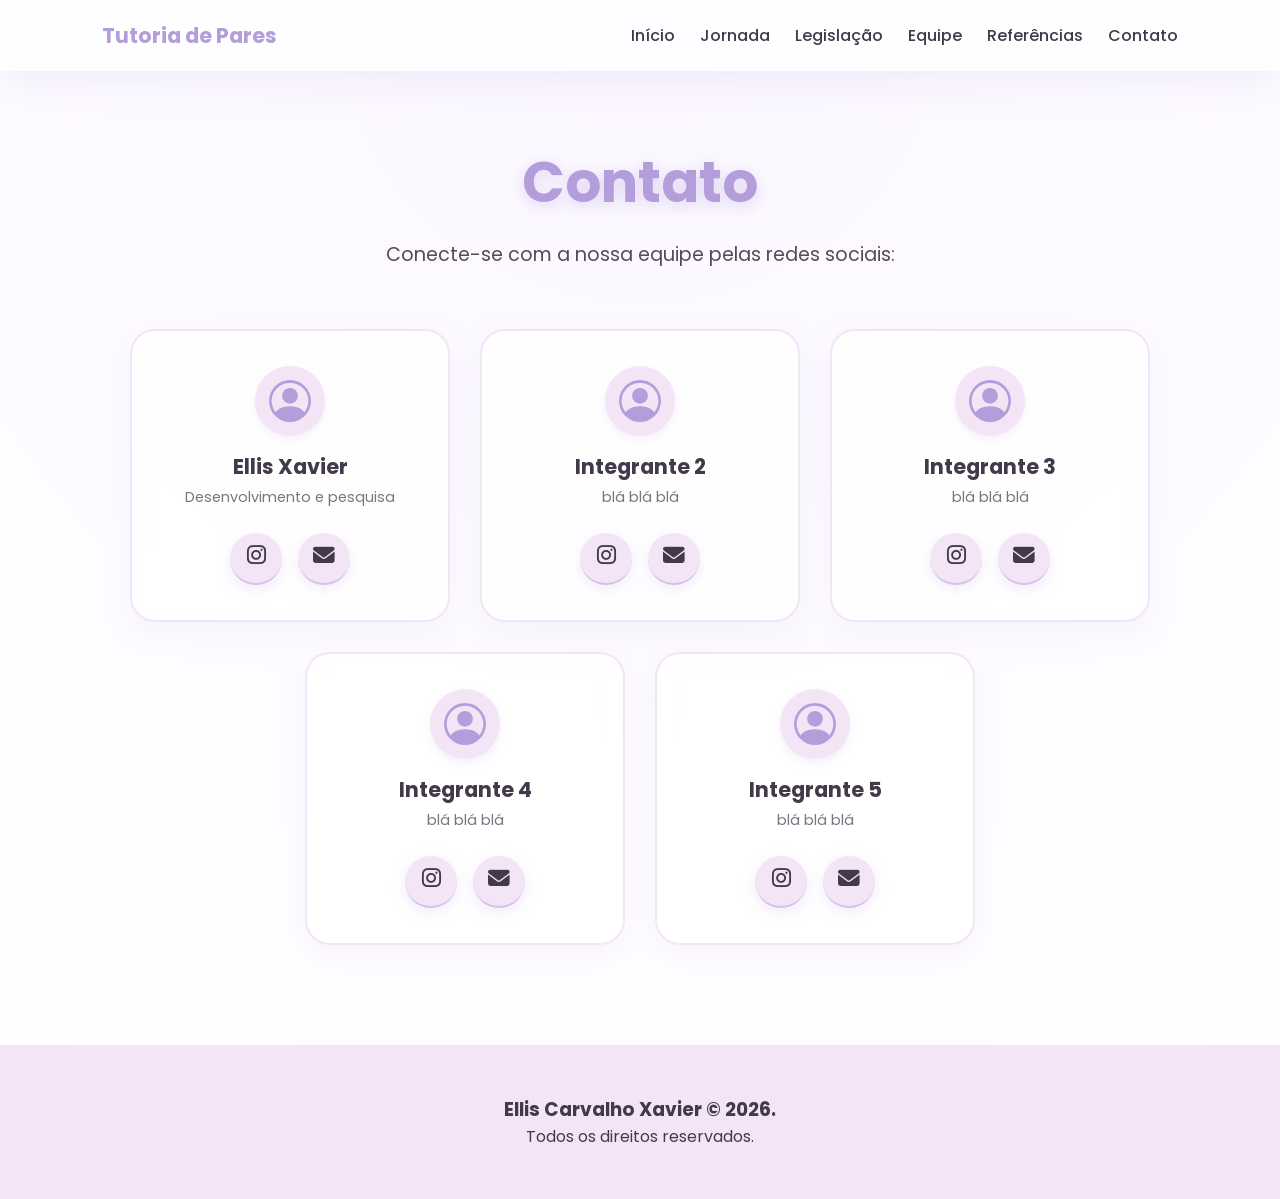
==== contato.html @ 69594082 "." ====
<!DOCTYPE html>
<html lang="pt-BR">
<head>

<meta charset="UTF-8">
<meta name="viewport" content="width=device-width, initial-scale=1.0">

<title>Contato</title>

<link rel="stylesheet" href="css/styles.css">
 <link rel="stylesheet" href="css/styles.css">
    <link rel="stylesheet" href="css/animations.css">
    <link rel="stylesheet" href="css/responsive.css">

    <link href="https://fonts.googleapis.com/css2?family=Poppins:wght@300;400;500;600;700;800&display=swap"
        rel="stylesheet">

    <link rel="stylesheet"
        href="https://cdnjs.cloudflare.com/ajax/libs/font-awesome/6.5.2/css/all.min.css">

</head>

<body>
    <header>

<div class="logo">
Tutoria de Pares
</div>

<nav>

<a href="index.html">Início</a>
<a href="jornada.html">Jornada</a>
<a href="legislacao.html">Legislação</a>
<a href="sobre.html">Equipe</a>
<a href="referencias.html">Referências</a>
<a href="contato.html">Contato</a>

</nav>

</header><section class="contact-page-container">
    <div class="neon-contact-header">
        <h2 class="neon-title">Contato</h2>
        <p class="neon-subtitle">Conecte-se com a nossa equipe pelas redes sociais:</p>
    </div>
    <div class="team-contacts-grid">
        
        <!-- INTEGRANTE 1 -->
        <div class="member-contact-card">
            <div class="member-avatar-placeholder"><svg xmlns="http://www.w3.org/2000/svg" width="42" height="42" fill="currentColor" class="bi bi-person-circle" viewBox="0 0 16 16">
  <path d="M11 6a3 3 0 1 1-6 0 3 3 0 0 1 6 0"/>
  <path fill-rule="evenodd" d="M0 8a8 8 0 1 1 16 0A8 8 0 0 1 0 8m8-7a7 7 0 0 0-5.468 11.37C3.242 11.226 4.805 10 8 10s4.757 1.225 5.468 2.37A7 7 0 0 0 8 1"/>
</svg></div>
            <h3>Ellis Xavier</h3>
            <p>Desenvolvimento e pesquisa</p>
            <div class="social-glow-buttons">
                <a href="https://instagram.com/elliscarv" target="_blank" class="glow-btn" title="Instagram">
                    <i class="fab fa-instagram"></i>
                </a>
                <a href="mailto:ecarvx@gmail.com" class="glow-btn" title="E-mail">
                    <i class="fas fa-envelope"></i>
                </a>
                
            </div>
        </div>

        <!-- INTEGRANTE 2 -->
        <div class="member-contact-card">
            <div class="member-avatar-placeholder"><svg xmlns="http://www.w3.org/2000/svg" width="42" height="42" fill="currentColor" class="bi bi-person-circle" viewBox="0 0 16 16">
  <path d="M11 6a3 3 0 1 1-6 0 3 3 0 0 1 6 0"/>
  <path fill-rule="evenodd" d="M0 8a8 8 0 1 1 16 0A8 8 0 0 1 0 8m8-7a7 7 0 0 0-5.468 11.37C3.242 11.226 4.805 10 8 10s4.757 1.225 5.468 2.37A7 7 0 0 0 8 1"/>
</svg></div>
            <h3>Integrante 2</h3>
            <p>blá blá blá</p>
            <div class="social-glow-buttons">
                <a href="https://instagram.com/seu_user" target="_blank" class="glow-btn" title="Instagram">
                    <i class="fab fa-instagram"></i>
                </a>
                <a href="mailto:email@blablabla" class="glow-btn" title="E-mail">
                    <i class="fas fa-envelope"></i>
                </a>
            </div>
        </div>

        <!-- INTEGRANTE 3 -->
        <div class="member-contact-card">
            <div class="member-avatar-placeholder"><svg xmlns="http://www.w3.org/2000/svg" width="42" height="42" fill="currentColor" class="bi bi-person-circle" viewBox="0 0 16 16">
  <path d="M11 6a3 3 0 1 1-6 0 3 3 0 0 1 6 0"/>
  <path fill-rule="evenodd" d="M0 8a8 8 0 1 1 16 0A8 8 0 0 1 0 8m8-7a7 7 0 0 0-5.468 11.37C3.242 11.226 4.805 10 8 10s4.757 1.225 5.468 2.37A7 7 0 0 0 8 1"/>
</svg></div>
            <h3>Integrante 3</h3>
            <p>blá blá blá</p>
            <div class="social-glow-buttons">
                <a href="https://instagram.com/seu_user" target="_blank" class="glow-btn" title="Instagram">
                    <i class="fab fa-instagram"></i>
                </a>
                <a href="mailto:email@blablabla" class="glow-btn" title="E-mail">
                    <i class="fas fa-envelope"></i>
                </a>
            </div>
        </div>

        <!-- INTEGRANTE 4 -->
        <div class="member-contact-card">
            <div class="member-avatar-placeholder"><svg xmlns="http://www.w3.org/2000/svg" width="42" height="42" fill="currentColor" class="bi bi-person-circle" viewBox="0 0 16 16">
  <path d="M11 6a3 3 0 1 1-6 0 3 3 0 0 1 6 0"/>
  <path fill-rule="evenodd" d="M0 8a8 8 0 1 1 16 0A8 8 0 0 1 0 8m8-7a7 7 0 0 0-5.468 11.37C3.242 11.226 4.805 10 8 10s4.757 1.225 5.468 2.37A7 7 0 0 0 8 1"/>
</svg></div>
            <h3>Integrante 4</h3>
            <p>blá blá blá</p>
            <div class="social-glow-buttons">
                <a href="https://instagram.com/seu_user" target="_blank" class="glow-btn" title="Instagram">
                    <i class="fab fa-instagram"></i>
                </a>
                <a href="mailto:email@blablabla" class="glow-btn" title="E-mail">
                    <i class="fas fa-envelope"></i>
                </a>
            </div>
        </div>

        <!-- INTEGRANTE 5 -->
        <div class="member-contact-card">
            <div class="member-avatar-placeholder"><svg xmlns="http://www.w3.org/2000/svg" width="42" height="42" fill="currentColor" class="bi bi-person-circle" viewBox="0 0 16 16">
  <path d="M11 6a3 3 0 1 1-6 0 3 3 0 0 1 6 0"/>
  <path fill-rule="evenodd" d="M0 8a8 8 0 1 1 16 0A8 8 0 0 1 0 8m8-7a7 7 0 0 0-5.468 11.37C3.242 11.226 4.805 10 8 10s4.757 1.225 5.468 2.37A7 7 0 0 0 8 1"/>
</svg></div>
            <h3>Integrante 5</h3>
            <p>blá blá blá</p>
            <div class="social-glow-buttons">
                <a href="https://instagram.com/seu_user" target="_blank" class="glow-btn" title="Instagram">
                    <i class="fab fa-instagram"></i>
                </a>
                <a href="mailto:email@blablabla" class="glow-btn" title="E-mail">
                    <i class="fas fa-envelope"></i>
                </a>
            </div>
        </div>

    </div>
</section>

<footer>

        <h3>Ellis Carvalho Xavier &copy; 2026.</h3>

        <p>
            Todos os direitos reservados.
        </p>


</body>
</html>
---- css/styles.css ----
﻿/* ==========================================================================
   1. VARIÃVEIS DE CORES (PALETA PASTEL) E CONFIGURAÃ‡Ã•ES GERAIS
   ========================================================================== */
:root {
    /* Tons PastÃ©is Principais */
    --lilas-principal: #b39ddb;
    --lilas-secundario: #d1c4e9;
    --lilas-claro: #f3e5f5;
    
    --amarelo-pastel: #fff59d;
    --azul-pastel: #b3e5fc;
    --verde-pastel: #c8e6c9;
    
    /* Tipografia e Fundo */
    --texto: #423a4a; /* Um roxo acinzentado escuro para manter o contraste legÃ­vel */
    --branco: #ffffff;
}

* {
    margin: 0;
    padding: 0;
    box-sizing: border-box;
    font-family: "Poppins", sans-serif;
}

html {
    scroll-behavior: smooth; 
}

body {
    background: radial-gradient(circle at top, #fbf7ff, #ffffff); /* Fundo sutil levemente lilÃ¡s */
    color: var(--texto);
    overflow-x: hidden;
}

/* ==========================================================================
   2. HEADER & NAVEGAÃ‡ÃƒO
   ========================================================================== */
header {
    position: fixed;
    top: 0;
    width: 100%;
    z-index: 999;
    padding: 20px 8%;
    display: flex;
    justify-content: space-between;
    align-items: center;
    background: rgba(255, 255, 255, 0.75);
    backdrop-filter: blur(20px);
    box-shadow: 0 10px 40px rgba(179, 157, 219, 0.15); /* Sombra suave no tom lilÃ¡s */
}

.logo {
    font-size: 1.3rem;
    font-weight: 700;
    color: var(--lilas-principal);
}

nav {
    display: flex;
    gap: 25px;
}

nav a {
    text-decoration: none;
    color: var(--texto);
    font-weight: 500;
    transition: 0.3s;
}

nav a:hover {
    color: var(--lilas-principal);
}

#mobile-menu {
    display: none;
    border: none;
    background: none;
    font-size: 1.5rem;
}

/* ==========================================================================
   3. SEÃ‡ÃƒO HERO (INTRODUÃ‡ÃƒO)
   ========================================================================== */
.hero {
    min-height: 100vh;
    display: flex;
    align-items: center;
    padding: 120px 8%;
    position: relative;
    overflow: hidden;
}

.hero::before {
    content: "";
    position: absolute;
    width: 600px;
    height: 600px;
    background: radial-gradient(circle, rgba(209, 196, 233, 0.4), transparent); /* Glow lilÃ¡s pastel */
    top: -200px;
    right: -200px;
}

.hero-content {
    display: grid;
    grid-template-columns: 1fr 1fr;
    gap: 60px;
    align-items: center;
}

.hero-badge {
    display: inline-block;
    padding: 12px 24px;
    border-radius: 999px;
    background: var(--lilas-claro);
    font-weight: 600;
    color: var(--lilas-principal);
    margin-bottom: 20px;
}

.hero-right img {
    width: 100%;
    max-width: 650px;
    animation: floating 6s infinite ease-in-out;
}

.badge {
    background: var(--lilas-claro);
    color: var(--lilas-principal);
    padding: 12px 20px;
    border-radius: 50px;
    font-weight: 600;
    display: inline-block;
    margin-bottom: 25px;
}

.hero h1 {
    font-size: 4rem;
    line-height: 1.1;
}

.hero h1 span {
    color: var(--lilas-principal);
}

.hero p {
    margin-top: 25px;
    line-height: 1.9;
    font-size: 1.1rem;
}

.hero-buttons {
    margin-top: 35px;
    display: flex;
    gap: 20px;
}

.btn-primary {
    background: var(--lilas-principal);
    color: white;
    text-decoration: none;
    padding: 15px 30px;
    border-radius: 15px;
    font-weight: 600;
    transition: 0.3s;
}

.btn-primary:hover {
    transform: translateY(-4px);
    box-shadow: 0 8px 20px rgba(179, 157, 219, 0.4);
}

.btn-secondary {
    background: white;
    color: var(--lilas-principal);
    text-decoration: none;
    padding: 15px 30px;
    border-radius: 15px;
    border: 2px solid var(--lilas-principal);
    transition: 0.3s;
}

.btn-secondary:hover {
    background: var(--lilas-claro);
    transform: translateY(-4px);
}

.hero-image {
    flex: 1;
    display: flex;
    justify-content: center;
}

.hero-image img {
    width: 100%;
    max-width: 650px;
    animation: floating 6s infinite ease-in-out;
}

/* ==========================================================================
   4. SEÇÃO DE PREVIEW / JORNADA (ATUALIZADA COM MAPA ILUSTRADO)
   ========================================================================== */
.preview {
    padding: 100px 8%;
    text-align: center;
    background: linear-gradient(180deg, var(--branco), #fbf9fe);
}

.preview h2 {
    font-size: 2.8rem;
    color: var(--lilas-principal);
    margin-bottom: 10px;
}

.preview p {
    font-size: 1.1rem;
    color: var(--texto);
    max-width: 600px;
    margin: 0 auto 50px auto;
    opacity: 0.9;
}

/* Container Grid para alinhar o Menu e o Mapa */
.map-showcase-container {
    display: grid;
    grid-template-columns: 320px 1fr;
    gap: 40px;
    align-items: center;
    max-width: 1300px;
    margin: 0 auto;
    text-align: left;
}

/* Estilização do Menu Glossário Lateral */
.map-glossary {
    background: rgba(255, 255, 255, 0.85);
    backdrop-filter: blur(15px);
    border: 2px solid var(--lilas-secundario);
    border-radius: 30px;
    padding: 30px 25px;
    box-shadow: 0 15px 40px rgba(179, 157, 219, 0.12);
}

.map-glossary h3 {
    color: var(--texto);
    font-size: 1.3rem;
    margin-bottom: 20px;
    border-bottom: 2px dashed var(--lilas-secundario);
    padding-bottom: 10px;
}

.map-glossary ul {
    list-style: none;
    display: flex;
    flex-direction: column;
    gap: 12px;
}

.map-glossary ul li {
    font-size: 0.95rem;
    font-weight: 500;
    color: var(--texto);
    display: flex;
    align-items: center;
    gap: 12px;
    padding: 6px 10px;
    border-radius: 12px;
    transition: 0.2s ease-in-out;
}

/* Efeito mágico ao passar o mouse nos tópicos */
.map-glossary ul li:hover {
    background: var(--lilas-claro);
    transform: translateX(5px);
}

/* Círculos numéricos com as cores pastéis alternadas */
.g-num {
    width: 26px;
    height: 26px;
    border-radius: 50%;
    background: var(--lilas-principal);
    color: white;
    display: flex;
    justify-content: center;
    align-items: center;
    font-weight: 700;
    font-size: 0.8rem;
}

/* Altera a cor do número alternadamente para criar ritmo visual */
.map-glossary ul li:nth-child(even) .g-num {
    background: var(--azul-pastel);
    color: var(--texto);
}
.map-glossary ul li:nth-child(3) .g-num {
    background: var(--verde-pastel);
    color: var(--texto);
}
.map-glossary ul li:nth-child(4) .g-num {
    background: var(--amarelo-pastel);
    color: var(--texto);
}

.glossary-footer {
    margin-top: 20px;
    font-size: 0.85rem;
    text-align: center;
    font-weight: 600;
    color: var(--lilas-principal);
    font-style: italic;
}

/* Moldura e Efeitos do Mapa */
.map-image-wrapper {
    position: relative;
    border-radius: 35px;
    overflow: hidden;
    box-shadow: 0 20px 50px rgba(179, 157, 219, 0.2);
    transition: transform 0.4s ease;
}

.map-image-wrapper:hover {
    transform: scale(1.015);
}

.interactive-map-img {
    width: 100%;
    height: auto;
    display: block;
    object-fit: cover;
}

/* Etiqueta Flutuante Charmosa */
.map-overlay-badge {
    position: absolute;
    bottom: 20px;
    right: 20px;
    background: rgba(255, 255, 255, 0.9);
    backdrop-filter: blur(5px);
    color: var(--texto);
    padding: 8px 18px;
    border-radius: 20px;
    font-weight: 600;
    font-size: 0.85rem;
    box-shadow: 0 5px 15px rgba(0,0,0,0.08);
}

/* Responsividade Completa para Mobile */
@media (max-width: 950px) {
    .map-showcase-container {
        grid-template-columns: 1fr; /* Transforma em uma coluna única em telas pequenas */
        gap: 30px;
    }
    
    .map-glossary {
        order: 2; /* Move o glossário para baixo da imagem no celular */
    }
}

/* Map / Caminho Principal */
.journey-map {
    width: 100%;
    max-width: 1400px;
    margin: auto;
    position: relative;
    padding: 100px 0 200px;
}

.road {
    position: absolute;
    left: 50%;
    top: 0;
    width: 12px;
    height: 100%;
    transform: translateX(-50%);
    border-radius: 999px;
    background: linear-gradient(#fff59d, #b39ddb, #b3e5fc); /* DegradÃª Amarelo -> LilÃ¡s -> Azul (Tons pastÃ©is) */
}

.station {
    width: 320px;
    padding: 25px;
    border-radius: 30px;
    background: rgba(255, 255, 255, 0.8);
    backdrop-filter: blur(20px);
    box-shadow: 0 20px 60px rgba(179, 157, 219, 0.15);
    position: relative;
    cursor: pointer;
    transition: 0.4s;
    margin-bottom: 80px;
    overflow: hidden;
}

.station:hover {
    transform: translateY(-10px) scale(1.05);
    box-shadow: 0 30px 70px rgba(179, 157, 219, 0.3);
}

.left {
    margin-left: 8%;
}

.right {
    margin-left: auto;
    margin-right: 8%;
}

.center {
    margin: auto;
}

.icon {
    width: 60px;
    height: 60px;
    margin: auto;
    border-radius: 50%;
    background: linear-gradient(135deg, var(--lilas-principal), var(--azul-pastel));
    display: flex;
    justify-content: center;
    align-items: center;
    font-size: 20rem;
    color: white;
    margin-bottom: 20px;
}

.station h3 {
    text-align: center;
    color: var(--texto);
}

/* Detalhes Visuais das EstaÃ§Ãµes (Bolas de fundo decorativas) */
.station::before {
    content: "";
    position: absolute;
    width: 120px;
    height: 120px;
    background: rgba(179, 157, 219, 0.2);
    border-radius: 50%;
    top: -50px;
    right: -50px;
}

.station::after {
    content: "";
    position: absolute;
    width: 120px;
    height: 120px;
    background: rgba(179, 157, 219, 0.25);
    filter: blur(40px);
    border-radius: 50%;
    top: -30px;
    right: -30px;
    z-index: -1;
}

/* ==========================================================================
   9. EXTENSÃO MÁGICA: SISTEMA DE MODAIS FLUTUANTES PASTÉIS
   ========================================================================== */

/* Ajuste sutil na estação para indicar que é clicável */
.station {
    cursor: pointer;
    position: relative;
    transition: transform 0.3s cubic-bezier(0.175, 0.885, 0.32, 1.275);
}

/* Fundo Escurecido do Modal com Desfoque Mágico */
.modal {
    display: none; /* Escondido por padrão */
    position: fixed;
    top: 0;
    left: 0;
    width: 100%;
    height: 100%;
    background-color: rgba(45, 33, 66, 0.4); /* Tom escuro pastel com opacidade */
    backdrop-filter: blur(8px); /* Efeito de vidro desfocado ao fundo */
    z-index: 1000;
    justify-content: center;
    align-items: center;
    padding: 20px;
    animation: fadeIn 0.3s ease;
}

/* Caixa Branca Centralizada do Conteúdo */
.modal-content {
    background: var(--branco);
    width: 100%;
    max-width: 700px;
    max-height: 85vh;
    border-radius: 35px;
    padding: 35px;
    box-shadow: 0 30px 70px rgba(179, 157, 219, 0.3);
    position: relative;
    overflow-y: auto; /* Adiciona barra de rolagem se o texto for muito grande */
    animation: slideUp 0.4s cubic-bezier(0.175, 0.885, 0.32, 1.15);
}

/* Botão de Fechar Superior */
.close {
    position: absolute;
    top: 25px;
    right: 30px;
    font-size: 2.2rem;
    font-weight: bold;
    color: var(--lilas-principal);
    cursor: pointer;
    transition: 0.2s;
    line-height: 1;
}

.close:hover {
    color: var(--texto);
    transform: scale(1.1);
}

/* Cabeçalho de Títulos */
.modal-header {
    margin-bottom: 25px;
}

.modal-badge {
    background: var(--lilas-claro);
    color: var(--lilas-principal);
    padding: 6px 16px;
    border-radius: 20px;
    font-size: 0.85rem;
    font-weight: 700;
    display: inline-block;
    margin-bottom: 10px;
}

.modal-header h2 {
    font-size: 2rem;
    color: var(--texto);
}

/* Customização dos elementos internos do Modal */
.video-container {
    position: relative;
    padding-bottom: 56.25%;
    height: 0;
    overflow: hidden;
    border-radius: 20px;
    background: #000;
    margin-bottom: 25px;
    box-shadow: 0 10px 30px rgba(0,0,0,0.06);
}

.video-container iframe {
    position: absolute;
    top: 0;
    left: 0;
    width: 100%;
    height: 100%;
    border: 0;
}

.article-text {
    font-size: 1.05rem;
    line-height: 1.7;
    color: var(--texto);
    margin-bottom: 25px;
    text-align: justify;
}

/* Caixa Especial Criativa para Links */
.links-box {
    background: var(--lilas-claro);
    border: 2px dashed var(--lilas-principal);
    border-radius: 22px;
    padding: 20px;
}

.links-box h4 {
    color: var(--texto);
    margin-bottom: 12px;
    font-size: 1.1rem;
}

.links-box ul {
    list-style: none;
    display: flex;
    flex-direction: column;
    gap: 10px;
}

.links-box ul li a {
    display: flex;
    align-items: center;
    gap: 10px;
    color: var(--texto);
    text-decoration: none;
    font-weight: 600;
    background: var(--branco);
    padding: 12px 18px;
    border-radius: 12px;
    transition: 0.3s;
    box-shadow: 0 4px 10px rgba(179, 157, 219, 0.05);
}

.links-box ul li a:hover {
    background: var(--amarelo-pastel);
    transform: translateX(5px);
}

/* Animações de Entrada */
@keyframes fadeIn {
    from { opacity: 0; }
    to { opacity: 1; }
}

@keyframes slideUp {
    from { transform: translateY(40px); opacity: 0; }
    to { transform: translateY(0); opacity: 1; }
}

/* ==========================================================================
   5. SEÃ‡ÃƒO DE EQUIPE (TEAM)
   ========================================================================== */
.team-section {
    padding: 160px 8%;
}

.member {
    display: flex;
    align-items: center;
    gap: 60px;
    margin-bottom: 100px;
}

.member:nth-child(even) {
    flex-direction: row-reverse;
}

.member-photo {
    width: 320px;
    height: 320px;
    border-radius: 50%;
    overflow: hidden;
    box-shadow: 0 0 60px rgba(179, 157, 219, 0.4); /* Sombra em harmonia com o lilÃ¡s */
}

.member-photo img {
    width: 100%;
    height: 100%;
    object-fit: cover;
}
/* ==========================================================================
   6. BIBLIOGRAFIA & LEIS (ESTÉTICA INTEGRADA E UNIFICADA)
   ========================================================================== */
.bibliografia, .laws-page {
    padding: 120px 8% 80px 8%;
    text-align: center;
    background: linear-gradient(180deg, var(--branco), #fdfbff);
}

.laws-page h1 {
    font-size: 3rem;
    color: var(--texto);
    margin-bottom: 8px;
}

.laws-subtitle {
    font-size: 1.1rem;
    color: var(--texto);
    opacity: 0.8;
    margin-bottom: 50px;
}

/* Container de Alinhamento das Leis */
.laws-container {
    max-width: 1100px;
    margin: 0 auto;
    display: flex;
    flex-direction: column;
    gap: 24px;
}

/* Estrutura das Linhas (Baseada na Referência Bibliográfica) */
.law-row {
    padding: 25px 35px;
    border-radius: 25px;
    display: flex;
    align-items: center;
    gap: 25px;
    text-align: left;
    box-shadow: 0 12px 35px rgba(179, 157, 219, 0.12);
    transition: transform 0.3s ease, box-shadow 0.3s ease;
    border: 2px solid transparent;
}

.law-row:hover {
    transform: translateX(8px);
    box-shadow: 0 15px 45px rgba(179, 157, 219, 0.2);
}

/* Círculos Numéricos Identificadores */
.law-number {
    width: 44px;
    height: 44px;
    border-radius: 50%;
    background: rgba(45, 33, 66, 0.12);
    color: var(--texto);
    display: flex;
    justify-content: center;
    align-items: center;
    font-weight: 700;
    font-size: 1.1rem;
    flex-shrink: 0;
}

/* Blocos de Texto Internos */
.law-info {
    flex: 1;
}

.law-info h2 {
    font-size: 1.35rem;
    color: var(--texto);
    margin-bottom: 6px;
}

.law-info p {
    font-size: 1rem;
    line-height: 1.6;
    color: var(--texto);
    opacity: 0.9;
}

/* Customização dos Fundos Pastéis Baseados na Imagem f16469.png */
.ldb-row {
    background-color: var(--verde-pastel);
    border-color: rgba(200, 230, 201, 0.5);
}

.decreto-row {
    background-color: var(--azul-pastel);
    border-color: rgba(179, 229, 252, 0.5);
}

.lbi-row {
    background-color: var(--amarelo-pastel);
    border-color: rgba(255, 245, 157, 0.5);
}

/* Botões Customizados Herdados da Bibliografia */
.btn {
    display: inline-block;
    padding: 12px 24px;
    background: var(--lilas-principal);
    color: white;
    text-decoration: none;
    border-radius: 15px;
    font-weight: 600;
    font-size: 0.95rem;
    transition: all 0.3s cubic-bezier(0.175, 0.885, 0.32, 1.275);
    white-space: nowrap;
    box-shadow: 0 4px 15px rgba(179, 157, 219, 0.3);
}

.btn:hover {
    background: var(--texto);
    color: white;
    transform: translateY(-3px);
    box-shadow: 0 8px 20px rgba(45, 33, 66, 0.2);
}

.btn-law {
    display: flex;
    align-items: center;
    gap: 8px;
}

/* Garante que as estações em formato de link mantenham o design original intacto */
.journey-map .station {
    text-decoration: none;
    display: block; /* Mantém o comportamento de bloco da div antiga */
}

/* Responsividade de Tela para Celulares */
@media (max-width: 850px) {
    .law-row {
        flex-direction: column;
        text-align: center;
        padding: 30px 20px;
    }
    
    .law-number {
        margin: 0 auto;
    }
    
    .btn-law {
        width: 100%;
        justify-content: center;
        margin-top: 10px;
    }
}

/* ==========================================================================
   7. FOOTER
   ========================================================================== */
footer {
    text-align: center;
    padding: 50px;
    background: var(--lilas-claro);
}

/* ==========================================================================
   8. ANIMAÃ‡Ã•ES & RESPONSIVIDADE
   ========================================================================== */
@keyframes floating {
    0% { transform: translateY(0px); }
    50% { transform: translateY(-20px); }
    100% { transform: translateY(0px); }
}

@media(max-width: 900px) {
    .hero-content {
        grid-template-columns: 1fr;
        text-align: center;
    }
    
    .member {
        flex-direction: column !important;
    }
    
    nav {
        display: none;
    }
    
    .road {
        left: 8%; /* Ajuste comum de acessibilidade para o caminho em telas mobile */
    }
    
    .station {
        width: 84%;
        margin-left: 16% !important;
        margin-right: 0 !important;
    }
}


/* ==========================================================================
   9. EXTENSÃƒO MÃGICA: JORNADA EXPANSÃVEL, REFERÃŠNCIAS & CONTATO
   ========================================================================== */

/* Layout UniÃ£o Mapa LÃºdico (Inspirado nas imagens f3945b.jpg e f39456.jpg) */
.journey-header-badge {
    background: var(--amarelo-pastel);
    color: var(--texto);
    padding: 8px 16px;
    border-radius: 20px;
    font-weight: 600;
    font-size: 0.9rem;
    display: inline-flex;
    align-items: center;
    gap: 8px;
    margin-bottom: 15px;
    box-shadow: 0 4px 10px rgba(0,0,0,0.05);
}

/* Containers de MÃ­dia Profunda (EspaÃ§os para VÃ­deos e Artigos) */
.station-media-content {
    max-height: 0;
    overflow: hidden;
    transition: max-height 0.5s cubic-bezier(0, 1, 0, 1);
    padding: 0 5px;
}

/* Quando a estaÃ§Ã£o estiver ativa/aberta */
.station.active .station-media-content {
    max-height: 2000px; /* Permite expansÃ£o fluida */
    transition: max-height 0.8s ease-in-out;
    margin-top: 20px;
    padding-top: 20px;
    border-top: 2px dashed var(--lilas-secundario);
}

.video-container {
    position: relative;
    padding-bottom: 56.25%; /* ProporÃ§Ã£o 16:9 */
    height: 0;
    overflow: hidden;
    border-radius: 15px;
    background: #000;
    margin: 15px 0;
    box-shadow: 0 8px 20px rgba(0,0,0,0.05);
}

.video-container iframe {
    position: absolute;
    top: 0;
    left: 0;
    width: 100%;
    height: 100%;
    border: 0;
}

.article-text {
    font-size: 0.95rem;
    line-height: 1.6;
    color: var(--texto);
    background: rgba(255, 255, 255, 0.9);
    padding: 15px;
    border-radius: 15px;
    margin-top: 12px;
    border-left: 4px solid var(--azul-pastel);
    text-align: left;
}

.badge-indicator {
    position: absolute;
    top: 15px;
    left: 15px;
    background: var(--lilas-principal);
    color: white;
    width: 28px;
    height: 28px;
    border-radius: 50%;
    display: flex;
    justify-content: center;
    align-items: center;
    font-weight: bold;
    font-size: 0.85rem;
}

/* SeÃ§Ã£o de ReferÃªncias Estilo Biblioteca (Inspirado na imagem_f3943a.jpg) */
.library-section {
    padding: 100px 8%;
    background: linear-gradient(180deg, #ffffff, var(--lilas-claro));
    text-align: center;
}

.library-container {
    max-width: 1100px;
    margin: 40px auto;
    display: grid;
    grid-template-columns: 1fr;
    gap: 20px;
}

.reference-row {
    background: rgba(255, 255, 255, 0.9);
    border: 2px solid var(--lilas-secundario);
    border-radius: 20px;
    padding: 20px 30px;
    display: flex;
    align-items: center;
    gap: 25px;
    text-align: left;
    box-shadow: 0 8px 25px rgba(179, 157, 219, 0.1);
    transition: transform 0.3s;
}

.reference-row:hover {
    transform: translateX(10px);
    background: #fff;
    border-color: var(--lilas-principal);
}

.ref-number {
    background: var(--lilas-principal);
    color: white;
    width: 40px;
    height: 40px;
    border-radius: 50%;
    display: flex;
    justify-content: center;
    align-items: center;
    font-weight: 700;
    flex-shrink: 0;
}

.ref-info p {
    font-size: 1rem;
    color: var(--texto);
    margin: 2px 0;
}

.ref-footer-box {
    margin-top: 40px;
    background: var(--lilas-claro);
    border: 2px dashed var(--lilas-principal);
    padding: 20px;
    border-radius: 20px;
    display: inline-flex;
    align-items: center;
    gap: 10px;
    color: var(--texto);
    font-weight: 500;
}








/* ==========================================================================
   11. SEÇÃO DE CONTATO ESTILO GLOW PASTEL (TEMA CLARO - image_4a2b8d.png)
   ========================================================================== */

.contact-page-container {
    padding: 140px 8% 100px 8%;
    background: radial-gradient(circle at top, #fbf7ff, #ffffff); /* Fundo claro sutil */
    min-height: 100vh;
    display: flex;
    flex-direction: column;
    align-items: center;
    justify-content: center;
}

/* Cabeçalho Centralizado com Brilho Lilás Sutil */
.neon-contact-header {
    text-align: center;
    margin-bottom: 60px;
}

.neon-title {
    font-size: 3.5rem;
    font-weight: 700;
    color: var(--lilas-principal);
    text-shadow: 0 4px 15px rgba(179, 157, 219, 0.4);
    margin-bottom: 15px;
}

.neon-subtitle {
    font-size: 1.2rem;
    color: var(--texto);
    font-weight: 400;
    opacity: 0.9;
}

/* Grid Organizada para os 5 Espaços dos Integrantes */
.team-contacts-grid {
    display: flex;
    flex-wrap: wrap;
    justify-content: center; /* Centraliza a segunda linha com 2 cards */
    gap: 30px;
    width: 100%;
    max-width: 1200px;
}

/* Card Individual de cada Integrante (Tema Claro) */
.member-contact-card {
    background: rgba(255, 255, 255, 0.8);
    border: 2px solid var(--lilas-claro);
    border-radius: 25px;
    padding: 35px 20px;
    text-align: center;
    transition: transform 0.3s cubic-bezier(0.175, 0.885, 0.32, 1.275), box-shadow 0.3s ease, border-color 0.3s ease;
    backdrop-filter: blur(10px);
    box-shadow: 0 10px 30px rgba(179, 157, 219, 0.1);
}

.member-contact-card:hover {
    transform: translateY(-8px);
    background: var(--branco);
    border-color: var(--lilas-principal);
    box-shadow: 0 20px 40px rgba(179, 157, 219, 0.25);
}

/* Círculo do Avatar */
.member-avatar-placeholder {
    font-size: 2.2rem;
    background: var(--lilas-claro);
    width: 70px;
    height: 70px;
    border-radius: 50%;
    display: flex;
    justify-content: center;
    align-items: center;
    margin: 0 auto 15px auto;
    color: var(--lilas-principal);
    box-shadow: 0 4px 10px rgba(179, 157, 219, 0.15);
}

.member-contact-card h3 {
    color: var(--texto);
    font-size: 1.3rem;
    font-weight: 700;
    margin-bottom: 5px;
}

.member-contact-card p {
    color: var(--texto);
    font-size: 0.9rem;
    opacity: 0.7;
    margin-bottom: 25px;
}

/* Área dos Botões em Círculo com Brilho Traseiro (Inspirado na imagem) */
.social-glow-buttons {
    display: flex;
    justify-content: center;
    gap: 16px;
}

.glow-btn {
    width: 52px;
    height: 52px;
    border-radius: 50%;
    background: var(--lilas-claro); /* Fundo lilás claro pastel */
    color: var(--texto); /* Ícone escuro para contraste perfeito */
    display: flex;
    justify-content: center;
    align-items: center;
    font-size: 1.35rem;
   text-decoration: none; /* Mantém o padrão do HTML desativado */
  border-bottom: 2px solid rgba(179, 157, 219, 0.5); /* Cria um sublinhado customizado */
  padding-bottom: 4px; 
    transition: all 0.3s cubic-bezier(0.175, 0.885, 0.32, 1.275);
    box-shadow: 0 4px 15px rgba(179, 157, 219, 0.2);
}

/* Efeito Glow Adaptado para Fundo Claro */
.glow-btn:hover {
    color: var(--branco);
    background: var(--lilas-principal); /* Acende no roxo/lilás principal */
    transform: scale(1.12);
    box-shadow: 0 0 15px var(--lilas-principal), 0 5px 20px rgba(179, 157, 219, 0.4);
}

/* --- AJUSTES DE RESPONSIVIDADE MOBILE --- */
@media (max-width: 768px) {
    .contact-page-container {
        padding: 140px 5% 60px 5%;
    }
    .neon-title {
        font-size: 2.6rem;
    }
    .neon-subtitle {
        font-size: 1rem;
    }
    .team-contacts-grid {
        grid-template-columns: 1fr; /* Uma única coluna organizada no celular */
        gap: 20px;
    }
    .member-contact-card {
        padding: 30px 20px;
    }
}


@media (min-width: 769px) {
    .member-contact-card {
        width: calc(33.33% - 20px); /* Garante que caibam exatamente 3 por linha */
        max-width: 320px;
    }
}




/* Responsividade Adaptada */
@media (max-width: 900px) {
    .contact-section {
        grid-template-columns: 1fr;
        text-align: center;
    }
    .reference-row {
        flex-direction: column;
        text-align: center;
        padding: 20px;
    }
}

/* ==========================================================================
   10. RESPONSIVIDADE COMPLETA E COMPLEMENTAR (MOBILE & TABLET)
   ========================================================================== */

@media (max-width: 768px) {
    
    /* --- AJUSTES GERAIS E TIPOGRAFIA --- */
    body {
        font-size: 14px;
        padding-top: 40px;
    }
    
    /* --- HEADER FIXO COM EFEITO MÁGICO GLASSMOURPHISM --- */
    header {
        position: fixed;
        top: 0;
        left: 0;
        width: 100%;
        padding: 12px 5%;
        flex-direction: column; /* Organiza a Logo no topo e os links logo abaixo */
        gap: 10px;
        background: rgba(255, 255, 255, 0.82); /* Vidro ligeiramente mais opaco no mobile para leitura */
        backdrop-filter: blur(25px);
        -webkit-backdrop-filter: blur(25px);
        box-shadow: 0 8px 32px rgba(179, 157, 219, 0.15);
        z-index: 9999; /* Garante que ficará por cima de qualquer elemento */
    }

    .logo {
        font-size: 1.15rem;
        text-align: center;
        width: 100%;
    }

    /* Ajuste estrutural do Menu de Navegação */
    nav {
        display: flex !important; /* Força os links a reaparecerem */
        flex-direction: row; 
        justify-content: center;
        align-items: center;
        flex-wrap: wrap; /* Caso adicione muitos links, eles quebram linha sem sumir */
        gap: 15px;
        width: 100%;
        padding-bottom: 5px;
    }

    nav a {
        font-size: 0.85rem;
        font-weight: 600;
        padding: 6px 10px;
        background: rgba(179, 157, 219, 0.12); /* Caixa pastel sutil ao redor de cada link */
        border-radius: 10px;
        color: var(--texto);
        transition: 0.2s ease;
    }

    nav a:hover, nav a:focus {
        background: var(--lilas-principal);
        color: white;
    }

    #mobile-menu {
        display: none !important; /* Oculta botões de hambúrguer manuais não estruturados */
    }

    /* --- SEÇÃO HERO (Ajustada para não iniciar por baixo do Header fixo) --- */
    .hero {
        padding: 130px 5% 60px 5%; /* Padding superior aumentado para o Header não cobrir o título */
        min-height: auto;
    }

    .hero h1 {
        font-size: 2.2rem;
        line-height: 1.2;
    }

    .hero p {
        font-size: 1rem;
        line-height: 1.6;
        margin-top: 15px;
    }

    .hero-buttons {
        flex-direction: column;
        gap: 12px;
        width: 100%;
    }

    .btn-primary, .btn-secondary {
        text-align: center;
        width: 100%;
        padding: 14px 20px;
    }

    /* --- MAPA DA JORNADA (ESTAÇÕES) --- */
    .journey-map {
        padding: 60px 0 100px 0;
    }

    .road {
        left: 25px;
        transform: none;
    }

    .station {
        width: calc(100% - 50px) !important;
        margin-left: 50px !important;
        margin-right: 0 !important;
        padding: 20px;
        margin-bottom: 40px;
    }

    .badge-indicator {
        top: 15px;
        left: 15px;
        width: 24px;
        height: 24px;
        font-size: 0.75rem;
    }

    .icon {
        width: 50px;
        height: 50px;
        font-size: 1.5rem;
    }

    .station h3 {
        font-size: 1.2rem;
    }

    /* --- SISTEMA DE MODAIS MÁGICOS (FLUTUANTES) --- */
    .modal {
        padding: 10px;
        z-index: 10000; /* Acima do header fixo para dar foco total à leitura */
    }

    .modal-content {
        padding: 25px 20px;
        max-height: 90vh;
        border-radius: 25px;
    }

    .modal-header h2 {
        font-size: 1.4rem;
        padding-right: 25px;
    }

    .close {
        top: 15px;
        right: 20px;
        font-size: 1.8rem;
    }

    .article-text {
        font-size: 0.95rem;
        line-height: 1.6;
        text-align: left;
    }

    .links-box {
        padding: 15px;
        border-radius: 18px;
    }

    .links-box ul li a {
        padding: 10px 14px;
        font-size: 0.9rem;
    }

    /* --- SEÇÃO DE EQUIPE (MEMBER) --- */
    .team-section {
        padding: 60px 5%;
    }

    .member {
        gap: 30px;
        margin-bottom: 60px;
    }

    .member-photo {
        width: 200px;
        height: 200px;
    }

    /* --- SEÇÃO DE CONTATO --- */
    .contact-section {
        padding: 60px 5%;
        grid-template-columns: 1fr;
        gap: 35px;
    }

    .contact-info h2 {
        font-size: 2.2rem;
        text-align: center;
    }

    .contact-info p {
        text-align: center;
        font-size: 1rem;
    }

    .magic-form {
        padding: 25px 20px;
        border-radius: 25px;
    }

    /* --- BIBLIOGRAFIA E PÁGINA DE LEIS --- */
    .bibliografia, .laws-page {
        padding: 120px 5% 40px 5%; /* Aumentado para compensar a barra fixa */
    }

    .laws-page h1 {
        font-size: 2.2rem;
    }

    .law-row {
        flex-direction: column;
        text-align: center;
        padding: 25px 20px;
        gap: 15px;
    }

    .law-number {
        margin: 0 auto;
    }

    .btn-law {
        width: 100%;
        justify-content: center;
    }
}

/* Ajuste fino para celulares muito pequenos (iPhone SE / telas < 380px) */
@media (max-width: 380px) {

     body {
        padding-top: 200px;
    }

    header {
        padding: 4px 3%;
    }
    nav {
        gap: 4px;
    }
    nav a {
        font-size: 0.70rem;
        padding: 2px 12px;
    }
    .hero h1 {
        font-size: 1.5rem;
    }
    .modal-content {
        padding: 20px 15px;
    }
    .modal-header h2 {
        font-size: 1.2rem;
    }
}
---- css/styles.css ----
﻿/* ==========================================================================
   1. VARIÃVEIS DE CORES (PALETA PASTEL) E CONFIGURAÃ‡Ã•ES GERAIS
   ========================================================================== */
:root {
    /* Tons PastÃ©is Principais */
    --lilas-principal: #b39ddb;
    --lilas-secundario: #d1c4e9;
    --lilas-claro: #f3e5f5;
    
    --amarelo-pastel: #fff59d;
    --azul-pastel: #b3e5fc;
    --verde-pastel: #c8e6c9;
    
    /* Tipografia e Fundo */
    --texto: #423a4a; /* Um roxo acinzentado escuro para manter o contraste legÃ­vel */
    --branco: #ffffff;
}

* {
    margin: 0;
    padding: 0;
    box-sizing: border-box;
    font-family: "Poppins", sans-serif;
}

html {
    scroll-behavior: smooth; 
}

body {
    background: radial-gradient(circle at top, #fbf7ff, #ffffff); /* Fundo sutil levemente lilÃ¡s */
    color: var(--texto);
    overflow-x: hidden;
}

/* ==========================================================================
   2. HEADER & NAVEGAÃ‡ÃƒO
   ========================================================================== */
header {
    position: fixed;
    top: 0;
    width: 100%;
    z-index: 999;
    padding: 20px 8%;
    display: flex;
    justify-content: space-between;
    align-items: center;
    background: rgba(255, 255, 255, 0.75);
    backdrop-filter: blur(20px);
    box-shadow: 0 10px 40px rgba(179, 157, 219, 0.15); /* Sombra suave no tom lilÃ¡s */
}

.logo {
    font-size: 1.3rem;
    font-weight: 700;
    color: var(--lilas-principal);
}

nav {
    display: flex;
    gap: 25px;
}

nav a {
    text-decoration: none;
    color: var(--texto);
    font-weight: 500;
    transition: 0.3s;
}

nav a:hover {
    color: var(--lilas-principal);
}

#mobile-menu {
    display: none;
    border: none;
    background: none;
    font-size: 1.5rem;
}

/* ==========================================================================
   3. SEÃ‡ÃƒO HERO (INTRODUÃ‡ÃƒO)
   ========================================================================== */
.hero {
    min-height: 100vh;
    display: flex;
    align-items: center;
    padding: 120px 8%;
    position: relative;
    overflow: hidden;
}

.hero::before {
    content: "";
    position: absolute;
    width: 600px;
    height: 600px;
    background: radial-gradient(circle, rgba(209, 196, 233, 0.4), transparent); /* Glow lilÃ¡s pastel */
    top: -200px;
    right: -200px;
}

.hero-content {
    display: grid;
    grid-template-columns: 1fr 1fr;
    gap: 60px;
    align-items: center;
}

.hero-badge {
    display: inline-block;
    padding: 12px 24px;
    border-radius: 999px;
    background: var(--lilas-claro);
    font-weight: 600;
    color: var(--lilas-principal);
    margin-bottom: 20px;
}

.hero-right img {
    width: 100%;
    max-width: 650px;
    animation: floating 6s infinite ease-in-out;
}

.badge {
    background: var(--lilas-claro);
    color: var(--lilas-principal);
    padding: 12px 20px;
    border-radius: 50px;
    font-weight: 600;
    display: inline-block;
    margin-bottom: 25px;
}

.hero h1 {
    font-size: 4rem;
    line-height: 1.1;
}

.hero h1 span {
    color: var(--lilas-principal);
}

.hero p {
    margin-top: 25px;
    line-height: 1.9;
    font-size: 1.1rem;
}

.hero-buttons {
    margin-top: 35px;
    display: flex;
    gap: 20px;
}

.btn-primary {
    background: var(--lilas-principal);
    color: white;
    text-decoration: none;
    padding: 15px 30px;
    border-radius: 15px;
    font-weight: 600;
    transition: 0.3s;
}

.btn-primary:hover {
    transform: translateY(-4px);
    box-shadow: 0 8px 20px rgba(179, 157, 219, 0.4);
}

.btn-secondary {
    background: white;
    color: var(--lilas-principal);
    text-decoration: none;
    padding: 15px 30px;
    border-radius: 15px;
    border: 2px solid var(--lilas-principal);
    transition: 0.3s;
}

.btn-secondary:hover {
    background: var(--lilas-claro);
    transform: translateY(-4px);
}

.hero-image {
    flex: 1;
    display: flex;
    justify-content: center;
}

.hero-image img {
    width: 100%;
    max-width: 650px;
    animation: floating 6s infinite ease-in-out;
}

/* ==========================================================================
   4. SEÇÃO DE PREVIEW / JORNADA (ATUALIZADA COM MAPA ILUSTRADO)
   ========================================================================== */
.preview {
    padding: 100px 8%;
    text-align: center;
    background: linear-gradient(180deg, var(--branco), #fbf9fe);
}

.preview h2 {
    font-size: 2.8rem;
    color: var(--lilas-principal);
    margin-bottom: 10px;
}

.preview p {
    font-size: 1.1rem;
    color: var(--texto);
    max-width: 600px;
    margin: 0 auto 50px auto;
    opacity: 0.9;
}

/* Container Grid para alinhar o Menu e o Mapa */
.map-showcase-container {
    display: grid;
    grid-template-columns: 320px 1fr;
    gap: 40px;
    align-items: center;
    max-width: 1300px;
    margin: 0 auto;
    text-align: left;
}

/* Estilização do Menu Glossário Lateral */
.map-glossary {
    background: rgba(255, 255, 255, 0.85);
    backdrop-filter: blur(15px);
    border: 2px solid var(--lilas-secundario);
    border-radius: 30px;
    padding: 30px 25px;
    box-shadow: 0 15px 40px rgba(179, 157, 219, 0.12);
}

.map-glossary h3 {
    color: var(--texto);
    font-size: 1.3rem;
    margin-bottom: 20px;
    border-bottom: 2px dashed var(--lilas-secundario);
    padding-bottom: 10px;
}

.map-glossary ul {
    list-style: none;
    display: flex;
    flex-direction: column;
    gap: 12px;
}

.map-glossary ul li {
    font-size: 0.95rem;
    font-weight: 500;
    color: var(--texto);
    display: flex;
    align-items: center;
    gap: 12px;
    padding: 6px 10px;
    border-radius: 12px;
    transition: 0.2s ease-in-out;
}

/* Efeito mágico ao passar o mouse nos tópicos */
.map-glossary ul li:hover {
    background: var(--lilas-claro);
    transform: translateX(5px);
}

/* Círculos numéricos com as cores pastéis alternadas */
.g-num {
    width: 26px;
    height: 26px;
    border-radius: 50%;
    background: var(--lilas-principal);
    color: white;
    display: flex;
    justify-content: center;
    align-items: center;
    font-weight: 700;
    font-size: 0.8rem;
}

/* Altera a cor do número alternadamente para criar ritmo visual */
.map-glossary ul li:nth-child(even) .g-num {
    background: var(--azul-pastel);
    color: var(--texto);
}
.map-glossary ul li:nth-child(3) .g-num {
    background: var(--verde-pastel);
    color: var(--texto);
}
.map-glossary ul li:nth-child(4) .g-num {
    background: var(--amarelo-pastel);
    color: var(--texto);
}

.glossary-footer {
    margin-top: 20px;
    font-size: 0.85rem;
    text-align: center;
    font-weight: 600;
    color: var(--lilas-principal);
    font-style: italic;
}

/* Moldura e Efeitos do Mapa */
.map-image-wrapper {
    position: relative;
    border-radius: 35px;
    overflow: hidden;
    box-shadow: 0 20px 50px rgba(179, 157, 219, 0.2);
    transition: transform 0.4s ease;
}

.map-image-wrapper:hover {
    transform: scale(1.015);
}

.interactive-map-img {
    width: 100%;
    height: auto;
    display: block;
    object-fit: cover;
}

/* Etiqueta Flutuante Charmosa */
.map-overlay-badge {
    position: absolute;
    bottom: 20px;
    right: 20px;
    background: rgba(255, 255, 255, 0.9);
    backdrop-filter: blur(5px);
    color: var(--texto);
    padding: 8px 18px;
    border-radius: 20px;
    font-weight: 600;
    font-size: 0.85rem;
    box-shadow: 0 5px 15px rgba(0,0,0,0.08);
}

/* Responsividade Completa para Mobile */
@media (max-width: 950px) {
    .map-showcase-container {
        grid-template-columns: 1fr; /* Transforma em uma coluna única em telas pequenas */
        gap: 30px;
    }
    
    .map-glossary {
        order: 2; /* Move o glossário para baixo da imagem no celular */
    }
}

/* Map / Caminho Principal */
.journey-map {
    width: 100%;
    max-width: 1400px;
    margin: auto;
    position: relative;
    padding: 100px 0 200px;
}

.road {
    position: absolute;
    left: 50%;
    top: 0;
    width: 12px;
    height: 100%;
    transform: translateX(-50%);
    border-radius: 999px;
    background: linear-gradient(#fff59d, #b39ddb, #b3e5fc); /* DegradÃª Amarelo -> LilÃ¡s -> Azul (Tons pastÃ©is) */
}

.station {
    width: 320px;
    padding: 25px;
    border-radius: 30px;
    background: rgba(255, 255, 255, 0.8);
    backdrop-filter: blur(20px);
    box-shadow: 0 20px 60px rgba(179, 157, 219, 0.15);
    position: relative;
    cursor: pointer;
    transition: 0.4s;
    margin-bottom: 80px;
    overflow: hidden;
}

.station:hover {
    transform: translateY(-10px) scale(1.05);
    box-shadow: 0 30px 70px rgba(179, 157, 219, 0.3);
}

.left {
    margin-left: 8%;
}

.right {
    margin-left: auto;
    margin-right: 8%;
}

.center {
    margin: auto;
}

.icon {
    width: 60px;
    height: 60px;
    margin: auto;
    border-radius: 50%;
    background: linear-gradient(135deg, var(--lilas-principal), var(--azul-pastel));
    display: flex;
    justify-content: center;
    align-items: center;
    font-size: 20rem;
    color: white;
    margin-bottom: 20px;
}

.station h3 {
    text-align: center;
    color: var(--texto);
}

/* Detalhes Visuais das EstaÃ§Ãµes (Bolas de fundo decorativas) */
.station::before {
    content: "";
    position: absolute;
    width: 120px;
    height: 120px;
    background: rgba(179, 157, 219, 0.2);
    border-radius: 50%;
    top: -50px;
    right: -50px;
}

.station::after {
    content: "";
    position: absolute;
    width: 120px;
    height: 120px;
    background: rgba(179, 157, 219, 0.25);
    filter: blur(40px);
    border-radius: 50%;
    top: -30px;
    right: -30px;
    z-index: -1;
}

/* ==========================================================================
   9. EXTENSÃO MÁGICA: SISTEMA DE MODAIS FLUTUANTES PASTÉIS
   ========================================================================== */

/* Ajuste sutil na estação para indicar que é clicável */
.station {
    cursor: pointer;
    position: relative;
    transition: transform 0.3s cubic-bezier(0.175, 0.885, 0.32, 1.275);
}

/* Fundo Escurecido do Modal com Desfoque Mágico */
.modal {
    display: none; /* Escondido por padrão */
    position: fixed;
    top: 0;
    left: 0;
    width: 100%;
    height: 100%;
    background-color: rgba(45, 33, 66, 0.4); /* Tom escuro pastel com opacidade */
    backdrop-filter: blur(8px); /* Efeito de vidro desfocado ao fundo */
    z-index: 1000;
    justify-content: center;
    align-items: center;
    padding: 20px;
    animation: fadeIn 0.3s ease;
}

/* Caixa Branca Centralizada do Conteúdo */
.modal-content {
    background: var(--branco);
    width: 100%;
    max-width: 700px;
    max-height: 85vh;
    border-radius: 35px;
    padding: 35px;
    box-shadow: 0 30px 70px rgba(179, 157, 219, 0.3);
    position: relative;
    overflow-y: auto; /* Adiciona barra de rolagem se o texto for muito grande */
    animation: slideUp 0.4s cubic-bezier(0.175, 0.885, 0.32, 1.15);
}

/* Botão de Fechar Superior */
.close {
    position: absolute;
    top: 25px;
    right: 30px;
    font-size: 2.2rem;
    font-weight: bold;
    color: var(--lilas-principal);
    cursor: pointer;
    transition: 0.2s;
    line-height: 1;
}

.close:hover {
    color: var(--texto);
    transform: scale(1.1);
}

/* Cabeçalho de Títulos */
.modal-header {
    margin-bottom: 25px;
}

.modal-badge {
    background: var(--lilas-claro);
    color: var(--lilas-principal);
    padding: 6px 16px;
    border-radius: 20px;
    font-size: 0.85rem;
    font-weight: 700;
    display: inline-block;
    margin-bottom: 10px;
}

.modal-header h2 {
    font-size: 2rem;
    color: var(--texto);
}

/* Customização dos elementos internos do Modal */
.video-container {
    position: relative;
    padding-bottom: 56.25%;
    height: 0;
    overflow: hidden;
    border-radius: 20px;
    background: #000;
    margin-bottom: 25px;
    box-shadow: 0 10px 30px rgba(0,0,0,0.06);
}

.video-container iframe {
    position: absolute;
    top: 0;
    left: 0;
    width: 100%;
    height: 100%;
    border: 0;
}

.article-text {
    font-size: 1.05rem;
    line-height: 1.7;
    color: var(--texto);
    margin-bottom: 25px;
    text-align: justify;
}

/* Caixa Especial Criativa para Links */
.links-box {
    background: var(--lilas-claro);
    border: 2px dashed var(--lilas-principal);
    border-radius: 22px;
    padding: 20px;
}

.links-box h4 {
    color: var(--texto);
    margin-bottom: 12px;
    font-size: 1.1rem;
}

.links-box ul {
    list-style: none;
    display: flex;
    flex-direction: column;
    gap: 10px;
}

.links-box ul li a {
    display: flex;
    align-items: center;
    gap: 10px;
    color: var(--texto);
    text-decoration: none;
    font-weight: 600;
    background: var(--branco);
    padding: 12px 18px;
    border-radius: 12px;
    transition: 0.3s;
    box-shadow: 0 4px 10px rgba(179, 157, 219, 0.05);
}

.links-box ul li a:hover {
    background: var(--amarelo-pastel);
    transform: translateX(5px);
}

/* Animações de Entrada */
@keyframes fadeIn {
    from { opacity: 0; }
    to { opacity: 1; }
}

@keyframes slideUp {
    from { transform: translateY(40px); opacity: 0; }
    to { transform: translateY(0); opacity: 1; }
}

/* ==========================================================================
   5. SEÃ‡ÃƒO DE EQUIPE (TEAM)
   ========================================================================== */
.team-section {
    padding: 160px 8%;
}

.member {
    display: flex;
    align-items: center;
    gap: 60px;
    margin-bottom: 100px;
}

.member:nth-child(even) {
    flex-direction: row-reverse;
}

.member-photo {
    width: 320px;
    height: 320px;
    border-radius: 50%;
    overflow: hidden;
    box-shadow: 0 0 60px rgba(179, 157, 219, 0.4); /* Sombra em harmonia com o lilÃ¡s */
}

.member-photo img {
    width: 100%;
    height: 100%;
    object-fit: cover;
}
/* ==========================================================================
   6. BIBLIOGRAFIA & LEIS (ESTÉTICA INTEGRADA E UNIFICADA)
   ========================================================================== */
.bibliografia, .laws-page {
    padding: 120px 8% 80px 8%;
    text-align: center;
    background: linear-gradient(180deg, var(--branco), #fdfbff);
}

.laws-page h1 {
    font-size: 3rem;
    color: var(--texto);
    margin-bottom: 8px;
}

.laws-subtitle {
    font-size: 1.1rem;
    color: var(--texto);
    opacity: 0.8;
    margin-bottom: 50px;
}

/* Container de Alinhamento das Leis */
.laws-container {
    max-width: 1100px;
    margin: 0 auto;
    display: flex;
    flex-direction: column;
    gap: 24px;
}

/* Estrutura das Linhas (Baseada na Referência Bibliográfica) */
.law-row {
    padding: 25px 35px;
    border-radius: 25px;
    display: flex;
    align-items: center;
    gap: 25px;
    text-align: left;
    box-shadow: 0 12px 35px rgba(179, 157, 219, 0.12);
    transition: transform 0.3s ease, box-shadow 0.3s ease;
    border: 2px solid transparent;
}

.law-row:hover {
    transform: translateX(8px);
    box-shadow: 0 15px 45px rgba(179, 157, 219, 0.2);
}

/* Círculos Numéricos Identificadores */
.law-number {
    width: 44px;
    height: 44px;
    border-radius: 50%;
    background: rgba(45, 33, 66, 0.12);
    color: var(--texto);
    display: flex;
    justify-content: center;
    align-items: center;
    font-weight: 700;
    font-size: 1.1rem;
    flex-shrink: 0;
}

/* Blocos de Texto Internos */
.law-info {
    flex: 1;
}

.law-info h2 {
    font-size: 1.35rem;
    color: var(--texto);
    margin-bottom: 6px;
}

.law-info p {
    font-size: 1rem;
    line-height: 1.6;
    color: var(--texto);
    opacity: 0.9;
}

/* Customização dos Fundos Pastéis Baseados na Imagem f16469.png */
.ldb-row {
    background-color: var(--verde-pastel);
    border-color: rgba(200, 230, 201, 0.5);
}

.decreto-row {
    background-color: var(--azul-pastel);
    border-color: rgba(179, 229, 252, 0.5);
}

.lbi-row {
    background-color: var(--amarelo-pastel);
    border-color: rgba(255, 245, 157, 0.5);
}

/* Botões Customizados Herdados da Bibliografia */
.btn {
    display: inline-block;
    padding: 12px 24px;
    background: var(--lilas-principal);
    color: white;
    text-decoration: none;
    border-radius: 15px;
    font-weight: 600;
    font-size: 0.95rem;
    transition: all 0.3s cubic-bezier(0.175, 0.885, 0.32, 1.275);
    white-space: nowrap;
    box-shadow: 0 4px 15px rgba(179, 157, 219, 0.3);
}

.btn:hover {
    background: var(--texto);
    color: white;
    transform: translateY(-3px);
    box-shadow: 0 8px 20px rgba(45, 33, 66, 0.2);
}

.btn-law {
    display: flex;
    align-items: center;
    gap: 8px;
}

/* Garante que as estações em formato de link mantenham o design original intacto */
.journey-map .station {
    text-decoration: none;
    display: block; /* Mantém o comportamento de bloco da div antiga */
}

/* Responsividade de Tela para Celulares */
@media (max-width: 850px) {
    .law-row {
        flex-direction: column;
        text-align: center;
        padding: 30px 20px;
    }
    
    .law-number {
        margin: 0 auto;
    }
    
    .btn-law {
        width: 100%;
        justify-content: center;
        margin-top: 10px;
    }
}

/* ==========================================================================
   7. FOOTER
   ========================================================================== */
footer {
    text-align: center;
    padding: 50px;
    background: var(--lilas-claro);
}

/* ==========================================================================
   8. ANIMAÃ‡Ã•ES & RESPONSIVIDADE
   ========================================================================== */
@keyframes floating {
    0% { transform: translateY(0px); }
    50% { transform: translateY(-20px); }
    100% { transform: translateY(0px); }
}

@media(max-width: 900px) {
    .hero-content {
        grid-template-columns: 1fr;
        text-align: center;
    }
    
    .member {
        flex-direction: column !important;
    }
    
    nav {
        display: none;
    }
    
    .road {
        left: 8%; /* Ajuste comum de acessibilidade para o caminho em telas mobile */
    }
    
    .station {
        width: 84%;
        margin-left: 16% !important;
        margin-right: 0 !important;
    }
}


/* ==========================================================================
   9. EXTENSÃƒO MÃGICA: JORNADA EXPANSÃVEL, REFERÃŠNCIAS & CONTATO
   ========================================================================== */

/* Layout UniÃ£o Mapa LÃºdico (Inspirado nas imagens f3945b.jpg e f39456.jpg) */
.journey-header-badge {
    background: var(--amarelo-pastel);
    color: var(--texto);
    padding: 8px 16px;
    border-radius: 20px;
    font-weight: 600;
    font-size: 0.9rem;
    display: inline-flex;
    align-items: center;
    gap: 8px;
    margin-bottom: 15px;
    box-shadow: 0 4px 10px rgba(0,0,0,0.05);
}

/* Containers de MÃ­dia Profunda (EspaÃ§os para VÃ­deos e Artigos) */
.station-media-content {
    max-height: 0;
    overflow: hidden;
    transition: max-height 0.5s cubic-bezier(0, 1, 0, 1);
    padding: 0 5px;
}

/* Quando a estaÃ§Ã£o estiver ativa/aberta */
.station.active .station-media-content {
    max-height: 2000px; /* Permite expansÃ£o fluida */
    transition: max-height 0.8s ease-in-out;
    margin-top: 20px;
    padding-top: 20px;
    border-top: 2px dashed var(--lilas-secundario);
}

.video-container {
    position: relative;
    padding-bottom: 56.25%; /* ProporÃ§Ã£o 16:9 */
    height: 0;
    overflow: hidden;
    border-radius: 15px;
    background: #000;
    margin: 15px 0;
    box-shadow: 0 8px 20px rgba(0,0,0,0.05);
}

.video-container iframe {
    position: absolute;
    top: 0;
    left: 0;
    width: 100%;
    height: 100%;
    border: 0;
}

.article-text {
    font-size: 0.95rem;
    line-height: 1.6;
    color: var(--texto);
    background: rgba(255, 255, 255, 0.9);
    padding: 15px;
    border-radius: 15px;
    margin-top: 12px;
    border-left: 4px solid var(--azul-pastel);
    text-align: left;
}

.badge-indicator {
    position: absolute;
    top: 15px;
    left: 15px;
    background: var(--lilas-principal);
    color: white;
    width: 28px;
    height: 28px;
    border-radius: 50%;
    display: flex;
    justify-content: center;
    align-items: center;
    font-weight: bold;
    font-size: 0.85rem;
}

/* SeÃ§Ã£o de ReferÃªncias Estilo Biblioteca (Inspirado na imagem_f3943a.jpg) */
.library-section {
    padding: 100px 8%;
    background: linear-gradient(180deg, #ffffff, var(--lilas-claro));
    text-align: center;
}

.library-container {
    max-width: 1100px;
    margin: 40px auto;
    display: grid;
    grid-template-columns: 1fr;
    gap: 20px;
}

.reference-row {
    background: rgba(255, 255, 255, 0.9);
    border: 2px solid var(--lilas-secundario);
    border-radius: 20px;
    padding: 20px 30px;
    display: flex;
    align-items: center;
    gap: 25px;
    text-align: left;
    box-shadow: 0 8px 25px rgba(179, 157, 219, 0.1);
    transition: transform 0.3s;
}

.reference-row:hover {
    transform: translateX(10px);
    background: #fff;
    border-color: var(--lilas-principal);
}

.ref-number {
    background: var(--lilas-principal);
    color: white;
    width: 40px;
    height: 40px;
    border-radius: 50%;
    display: flex;
    justify-content: center;
    align-items: center;
    font-weight: 700;
    flex-shrink: 0;
}

.ref-info p {
    font-size: 1rem;
    color: var(--texto);
    margin: 2px 0;
}

.ref-footer-box {
    margin-top: 40px;
    background: var(--lilas-claro);
    border: 2px dashed var(--lilas-principal);
    padding: 20px;
    border-radius: 20px;
    display: inline-flex;
    align-items: center;
    gap: 10px;
    color: var(--texto);
    font-weight: 500;
}








/* ==========================================================================
   11. SEÇÃO DE CONTATO ESTILO GLOW PASTEL (TEMA CLARO - image_4a2b8d.png)
   ========================================================================== */

.contact-page-container {
    padding: 140px 8% 100px 8%;
    background: radial-gradient(circle at top, #fbf7ff, #ffffff); /* Fundo claro sutil */
    min-height: 100vh;
    display: flex;
    flex-direction: column;
    align-items: center;
    justify-content: center;
}

/* Cabeçalho Centralizado com Brilho Lilás Sutil */
.neon-contact-header {
    text-align: center;
    margin-bottom: 60px;
}

.neon-title {
    font-size: 3.5rem;
    font-weight: 700;
    color: var(--lilas-principal);
    text-shadow: 0 4px 15px rgba(179, 157, 219, 0.4);
    margin-bottom: 15px;
}

.neon-subtitle {
    font-size: 1.2rem;
    color: var(--texto);
    font-weight: 400;
    opacity: 0.9;
}

/* Grid Organizada para os 5 Espaços dos Integrantes */
.team-contacts-grid {
    display: flex;
    flex-wrap: wrap;
    justify-content: center; /* Centraliza a segunda linha com 2 cards */
    gap: 30px;
    width: 100%;
    max-width: 1200px;
}

/* Card Individual de cada Integrante (Tema Claro) */
.member-contact-card {
    background: rgba(255, 255, 255, 0.8);
    border: 2px solid var(--lilas-claro);
    border-radius: 25px;
    padding: 35px 20px;
    text-align: center;
    transition: transform 0.3s cubic-bezier(0.175, 0.885, 0.32, 1.275), box-shadow 0.3s ease, border-color 0.3s ease;
    backdrop-filter: blur(10px);
    box-shadow: 0 10px 30px rgba(179, 157, 219, 0.1);
}

.member-contact-card:hover {
    transform: translateY(-8px);
    background: var(--branco);
    border-color: var(--lilas-principal);
    box-shadow: 0 20px 40px rgba(179, 157, 219, 0.25);
}

/* Círculo do Avatar */
.member-avatar-placeholder {
    font-size: 2.2rem;
    background: var(--lilas-claro);
    width: 70px;
    height: 70px;
    border-radius: 50%;
    display: flex;
    justify-content: center;
    align-items: center;
    margin: 0 auto 15px auto;
    color: var(--lilas-principal);
    box-shadow: 0 4px 10px rgba(179, 157, 219, 0.15);
}

.member-contact-card h3 {
    color: var(--texto);
    font-size: 1.3rem;
    font-weight: 700;
    margin-bottom: 5px;
}

.member-contact-card p {
    color: var(--texto);
    font-size: 0.9rem;
    opacity: 0.7;
    margin-bottom: 25px;
}

/* Área dos Botões em Círculo com Brilho Traseiro (Inspirado na imagem) */
.social-glow-buttons {
    display: flex;
    justify-content: center;
    gap: 16px;
}

.glow-btn {
    width: 52px;
    height: 52px;
    border-radius: 50%;
    background: var(--lilas-claro); /* Fundo lilás claro pastel */
    color: var(--texto); /* Ícone escuro para contraste perfeito */
    display: flex;
    justify-content: center;
    align-items: center;
    font-size: 1.35rem;
   text-decoration: none; /* Mantém o padrão do HTML desativado */
  border-bottom: 2px solid rgba(179, 157, 219, 0.5); /* Cria um sublinhado customizado */
  padding-bottom: 4px; 
    transition: all 0.3s cubic-bezier(0.175, 0.885, 0.32, 1.275);
    box-shadow: 0 4px 15px rgba(179, 157, 219, 0.2);
}

/* Efeito Glow Adaptado para Fundo Claro */
.glow-btn:hover {
    color: var(--branco);
    background: var(--lilas-principal); /* Acende no roxo/lilás principal */
    transform: scale(1.12);
    box-shadow: 0 0 15px var(--lilas-principal), 0 5px 20px rgba(179, 157, 219, 0.4);
}

/* --- AJUSTES DE RESPONSIVIDADE MOBILE --- */
@media (max-width: 768px) {
    .contact-page-container {
        padding: 140px 5% 60px 5%;
    }
    .neon-title {
        font-size: 2.6rem;
    }
    .neon-subtitle {
        font-size: 1rem;
    }
    .team-contacts-grid {
        grid-template-columns: 1fr; /* Uma única coluna organizada no celular */
        gap: 20px;
    }
    .member-contact-card {
        padding: 30px 20px;
    }
}


@media (min-width: 769px) {
    .member-contact-card {
        width: calc(33.33% - 20px); /* Garante que caibam exatamente 3 por linha */
        max-width: 320px;
    }
}




/* Responsividade Adaptada */
@media (max-width: 900px) {
    .contact-section {
        grid-template-columns: 1fr;
        text-align: center;
    }
    .reference-row {
        flex-direction: column;
        text-align: center;
        padding: 20px;
    }
}

/* ==========================================================================
   10. RESPONSIVIDADE COMPLETA E COMPLEMENTAR (MOBILE & TABLET)
   ========================================================================== */

@media (max-width: 768px) {
    
    /* --- AJUSTES GERAIS E TIPOGRAFIA --- */
    body {
        font-size: 14px;
        padding-top: 40px;
    }
    
    /* --- HEADER FIXO COM EFEITO MÁGICO GLASSMOURPHISM --- */
    header {
        position: fixed;
        top: 0;
        left: 0;
        width: 100%;
        padding: 12px 5%;
        flex-direction: column; /* Organiza a Logo no topo e os links logo abaixo */
        gap: 10px;
        background: rgba(255, 255, 255, 0.82); /* Vidro ligeiramente mais opaco no mobile para leitura */
        backdrop-filter: blur(25px);
        -webkit-backdrop-filter: blur(25px);
        box-shadow: 0 8px 32px rgba(179, 157, 219, 0.15);
        z-index: 9999; /* Garante que ficará por cima de qualquer elemento */
    }

    .logo {
        font-size: 1.15rem;
        text-align: center;
        width: 100%;
    }

    /* Ajuste estrutural do Menu de Navegação */
    nav {
        display: flex !important; /* Força os links a reaparecerem */
        flex-direction: row; 
        justify-content: center;
        align-items: center;
        flex-wrap: wrap; /* Caso adicione muitos links, eles quebram linha sem sumir */
        gap: 15px;
        width: 100%;
        padding-bottom: 5px;
    }

    nav a {
        font-size: 0.85rem;
        font-weight: 600;
        padding: 6px 10px;
        background: rgba(179, 157, 219, 0.12); /* Caixa pastel sutil ao redor de cada link */
        border-radius: 10px;
        color: var(--texto);
        transition: 0.2s ease;
    }

    nav a:hover, nav a:focus {
        background: var(--lilas-principal);
        color: white;
    }

    #mobile-menu {
        display: none !important; /* Oculta botões de hambúrguer manuais não estruturados */
    }

    /* --- SEÇÃO HERO (Ajustada para não iniciar por baixo do Header fixo) --- */
    .hero {
        padding: 130px 5% 60px 5%; /* Padding superior aumentado para o Header não cobrir o título */
        min-height: auto;
    }

    .hero h1 {
        font-size: 2.2rem;
        line-height: 1.2;
    }

    .hero p {
        font-size: 1rem;
        line-height: 1.6;
        margin-top: 15px;
    }

    .hero-buttons {
        flex-direction: column;
        gap: 12px;
        width: 100%;
    }

    .btn-primary, .btn-secondary {
        text-align: center;
        width: 100%;
        padding: 14px 20px;
    }

    /* --- MAPA DA JORNADA (ESTAÇÕES) --- */
    .journey-map {
        padding: 60px 0 100px 0;
    }

    .road {
        left: 25px;
        transform: none;
    }

    .station {
        width: calc(100% - 50px) !important;
        margin-left: 50px !important;
        margin-right: 0 !important;
        padding: 20px;
        margin-bottom: 40px;
    }

    .badge-indicator {
        top: 15px;
        left: 15px;
        width: 24px;
        height: 24px;
        font-size: 0.75rem;
    }

    .icon {
        width: 50px;
        height: 50px;
        font-size: 1.5rem;
    }

    .station h3 {
        font-size: 1.2rem;
    }

    /* --- SISTEMA DE MODAIS MÁGICOS (FLUTUANTES) --- */
    .modal {
        padding: 10px;
        z-index: 10000; /* Acima do header fixo para dar foco total à leitura */
    }

    .modal-content {
        padding: 25px 20px;
        max-height: 90vh;
        border-radius: 25px;
    }

    .modal-header h2 {
        font-size: 1.4rem;
        padding-right: 25px;
    }

    .close {
        top: 15px;
        right: 20px;
        font-size: 1.8rem;
    }

    .article-text {
        font-size: 0.95rem;
        line-height: 1.6;
        text-align: left;
    }

    .links-box {
        padding: 15px;
        border-radius: 18px;
    }

    .links-box ul li a {
        padding: 10px 14px;
        font-size: 0.9rem;
    }

    /* --- SEÇÃO DE EQUIPE (MEMBER) --- */
    .team-section {
        padding: 60px 5%;
    }

    .member {
        gap: 30px;
        margin-bottom: 60px;
    }

    .member-photo {
        width: 200px;
        height: 200px;
    }

    /* --- SEÇÃO DE CONTATO --- */
    .contact-section {
        padding: 60px 5%;
        grid-template-columns: 1fr;
        gap: 35px;
    }

    .contact-info h2 {
        font-size: 2.2rem;
        text-align: center;
    }

    .contact-info p {
        text-align: center;
        font-size: 1rem;
    }

    .magic-form {
        padding: 25px 20px;
        border-radius: 25px;
    }

    /* --- BIBLIOGRAFIA E PÁGINA DE LEIS --- */
    .bibliografia, .laws-page {
        padding: 120px 5% 40px 5%; /* Aumentado para compensar a barra fixa */
    }

    .laws-page h1 {
        font-size: 2.2rem;
    }

    .law-row {
        flex-direction: column;
        text-align: center;
        padding: 25px 20px;
        gap: 15px;
    }

    .law-number {
        margin: 0 auto;
    }

    .btn-law {
        width: 100%;
        justify-content: center;
    }
}

/* Ajuste fino para celulares muito pequenos (iPhone SE / telas < 380px) */
@media (max-width: 380px) {

     body {
        padding-top: 200px;
    }

    header {
        padding: 4px 3%;
    }
    nav {
        gap: 4px;
    }
    nav a {
        font-size: 0.70rem;
        padding: 2px 12px;
    }
    .hero h1 {
        font-size: 1.5rem;
    }
    .modal-content {
        padding: 20px 15px;
    }
    .modal-header h2 {
        font-size: 1.2rem;
    }
}
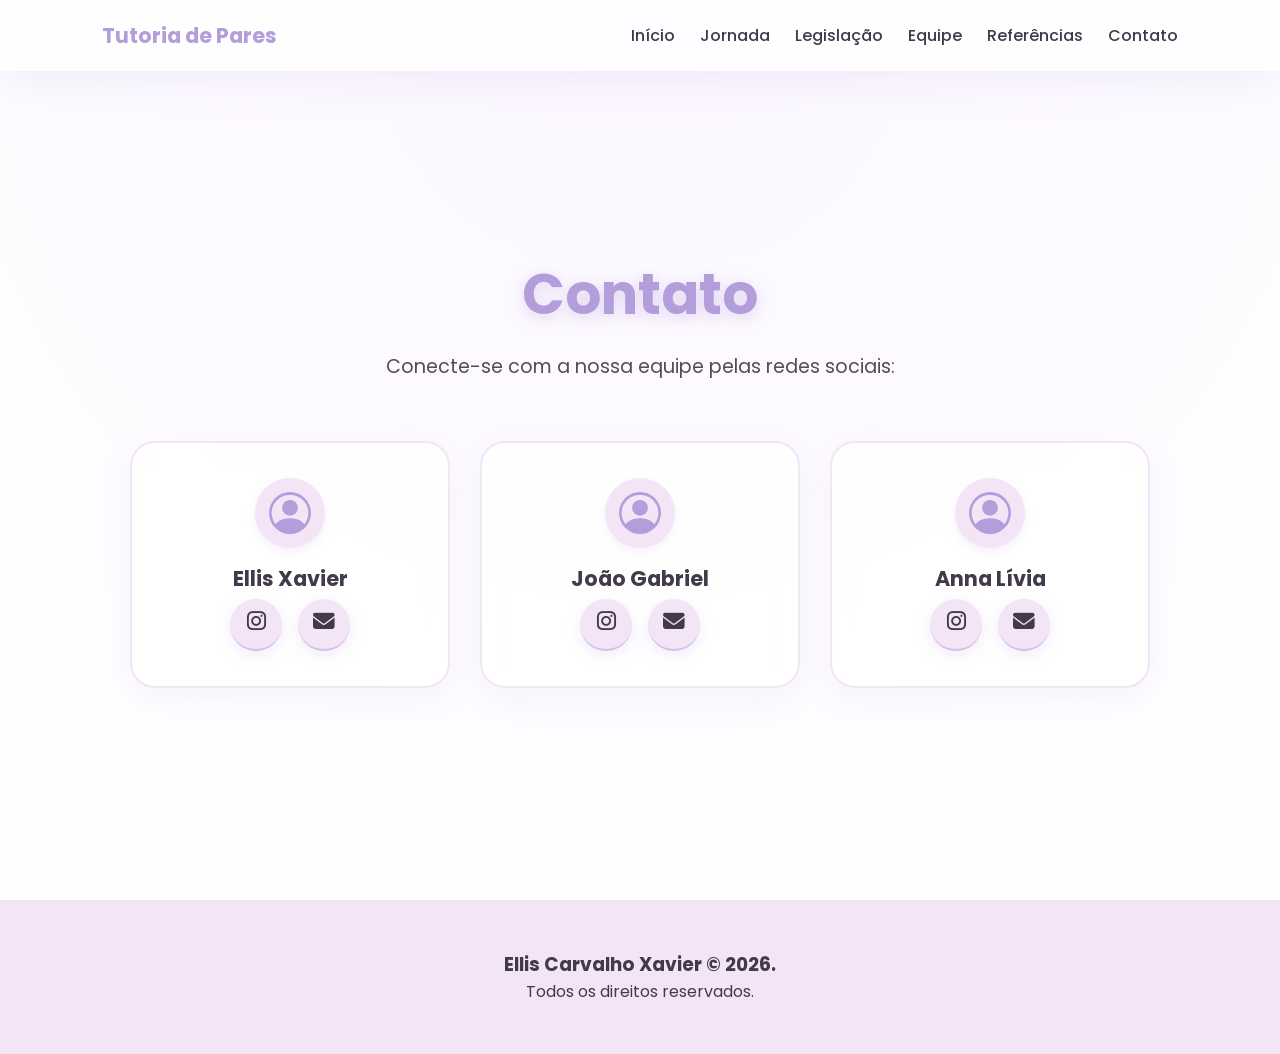
==== commit ae011d1b: "." ====
--- a/contato.html
+++ b/contato.html
@@ -52,7 +52,6 @@
   <path fill-rule="evenodd" d="M0 8a8 8 0 1 1 16 0A8 8 0 0 1 0 8m8-7a7 7 0 0 0-5.468 11.37C3.242 11.226 4.805 10 8 10s4.757 1.225 5.468 2.37A7 7 0 0 0 8 1"/>
 </svg></div>
             <h3>Ellis Xavier</h3>
-            <p>Desenvolvimento e pesquisa</p>
             <div class="social-glow-buttons">
                 <a href="https://instagram.com/elliscarv" target="_blank" class="glow-btn" title="Instagram">
                     <i class="fab fa-instagram"></i>
@@ -70,13 +69,12 @@
   <path d="M11 6a3 3 0 1 1-6 0 3 3 0 0 1 6 0"/>
   <path fill-rule="evenodd" d="M0 8a8 8 0 1 1 16 0A8 8 0 0 1 0 8m8-7a7 7 0 0 0-5.468 11.37C3.242 11.226 4.805 10 8 10s4.757 1.225 5.468 2.37A7 7 0 0 0 8 1"/>
 </svg></div>
-            <h3>Integrante 2</h3>
-            <p>blá blá blá</p>
+            <h3>João Gabriel</h3>
             <div class="social-glow-buttons">
                 <a href="https://instagram.com/seu_user" target="_blank" class="glow-btn" title="Instagram">
                     <i class="fab fa-instagram"></i>
                 </a>
-                <a href="mailto:email@blablabla" class="glow-btn" title="E-mail">
+                <a href="mailto:joaogabriel676767@gmail.com" class="glow-btn" title="E-mail">
                     <i class="fas fa-envelope"></i>
                 </a>
             </div>
@@ -88,53 +86,17 @@
   <path d="M11 6a3 3 0 1 1-6 0 3 3 0 0 1 6 0"/>
   <path fill-rule="evenodd" d="M0 8a8 8 0 1 1 16 0A8 8 0 0 1 0 8m8-7a7 7 0 0 0-5.468 11.37C3.242 11.226 4.805 10 8 10s4.757 1.225 5.468 2.37A7 7 0 0 0 8 1"/>
 </svg></div>
-            <h3>Integrante 3</h3>
-            <p>blá blá blá</p>
+            <h3>Anna Lívia</h3>
             <div class="social-glow-buttons">
-                <a href="https://instagram.com/seu_user" target="_blank" class="glow-btn" title="Instagram">
+                <a href="https://instagram.com/liviaa.gms" target="_blank" class="glow-btn" title="Instagram">
                     <i class="fab fa-instagram"></i>
                 </a>
-                <a href="mailto:email@blablabla" class="glow-btn" title="E-mail">
+                <a href="mailto:magalhaesannalivia07@gmail.com" class="glow-btn" title="E-mail">
                     <i class="fas fa-envelope"></i>
                 </a>
             </div>
         </div>
-
-        <!-- INTEGRANTE 4 -->
-        <div class="member-contact-card">
-            <div class="member-avatar-placeholder"><svg xmlns="http://www.w3.org/2000/svg" width="42" height="42" fill="currentColor" class="bi bi-person-circle" viewBox="0 0 16 16">
-  <path d="M11 6a3 3 0 1 1-6 0 3 3 0 0 1 6 0"/>
-  <path fill-rule="evenodd" d="M0 8a8 8 0 1 1 16 0A8 8 0 0 1 0 8m8-7a7 7 0 0 0-5.468 11.37C3.242 11.226 4.805 10 8 10s4.757 1.225 5.468 2.37A7 7 0 0 0 8 1"/>
-</svg></div>
-            <h3>Integrante 4</h3>
-            <p>blá blá blá</p>
-            <div class="social-glow-buttons">
-                <a href="https://instagram.com/seu_user" target="_blank" class="glow-btn" title="Instagram">
-                    <i class="fab fa-instagram"></i>
-                </a>
-                <a href="mailto:email@blablabla" class="glow-btn" title="E-mail">
-                    <i class="fas fa-envelope"></i>
-                </a>
-            </div>
-        </div>
-
-        <!-- INTEGRANTE 5 -->
-        <div class="member-contact-card">
-            <div class="member-avatar-placeholder"><svg xmlns="http://www.w3.org/2000/svg" width="42" height="42" fill="currentColor" class="bi bi-person-circle" viewBox="0 0 16 16">
-  <path d="M11 6a3 3 0 1 1-6 0 3 3 0 0 1 6 0"/>
-  <path fill-rule="evenodd" d="M0 8a8 8 0 1 1 16 0A8 8 0 0 1 0 8m8-7a7 7 0 0 0-5.468 11.37C3.242 11.226 4.805 10 8 10s4.757 1.225 5.468 2.37A7 7 0 0 0 8 1"/>
-</svg></div>
-            <h3>Integrante 5</h3>
-            <p>blá blá blá</p>
-            <div class="social-glow-buttons">
-                <a href="https://instagram.com/seu_user" target="_blank" class="glow-btn" title="Instagram">
-                    <i class="fab fa-instagram"></i>
-                </a>
-                <a href="mailto:email@blablabla" class="glow-btn" title="E-mail">
-                    <i class="fas fa-envelope"></i>
-                </a>
-            </div>
-        </div>
+        
 
     </div>
 </section>
--- a/css/styles.css
+++ b/css/styles.css
@@ -1,8 +1,4 @@
-﻿/* ==========================================================================
-   1. VARIÃVEIS DE CORES (PALETA PASTEL) E CONFIGURAÃ‡Ã•ES GERAIS
-   ========================================================================== */
-:root {
-    /* Tons PastÃ©is Principais */
+﻿:root {
     --lilas-principal: #b39ddb;
     --lilas-secundario: #d1c4e9;
     --lilas-claro: #f3e5f5;
@@ -11,8 +7,8 @@
     --azul-pastel: #b3e5fc;
     --verde-pastel: #c8e6c9;
     
-    /* Tipografia e Fundo */
-    --texto: #423a4a; /* Um roxo acinzentado escuro para manter o contraste legÃ­vel */
+   
+    --texto: #423a4a; 
     --branco: #ffffff;
 }
 
@@ -28,14 +24,11 @@
 }
 
 body {
-    background: radial-gradient(circle at top, #fbf7ff, #ffffff); /* Fundo sutil levemente lilÃ¡s */
+    background: radial-gradient(circle at top, #fbf7ff, #ffffff); 
     color: var(--texto);
     overflow-x: hidden;
 }
 
-/* ==========================================================================
-   2. HEADER & NAVEGAÃ‡ÃƒO
-   ========================================================================== */
 header {
     position: fixed;
     top: 0;
@@ -47,7 +40,7 @@
     align-items: center;
     background: rgba(255, 255, 255, 0.75);
     backdrop-filter: blur(20px);
-    box-shadow: 0 10px 40px rgba(179, 157, 219, 0.15); /* Sombra suave no tom lilÃ¡s */
+    box-shadow: 0 10px 40px rgba(179, 157, 219, 0.15); 
 }
 
 .logo {
@@ -79,9 +72,9 @@
     font-size: 1.5rem;
 }
 
-/* ==========================================================================
-   3. SEÃ‡ÃƒO HERO (INTRODUÃ‡ÃƒO)
-   ========================================================================== */
+
+
+
 .hero {
     min-height: 100vh;
     display: flex;
@@ -96,7 +89,7 @@
     position: absolute;
     width: 600px;
     height: 600px;
-    background: radial-gradient(circle, rgba(209, 196, 233, 0.4), transparent); /* Glow lilÃ¡s pastel */
+    background: radial-gradient(circle, rgba(209, 196, 233, 0.4), transparent); 
     top: -200px;
     right: -200px;
 }
@@ -197,9 +190,9 @@
     animation: floating 6s infinite ease-in-out;
 }
 
-/* ==========================================================================
-   4. SEÇÃO DE PREVIEW / JORNADA (ATUALIZADA COM MAPA ILUSTRADO)
-   ========================================================================== */
+
+
+
 .preview {
     padding: 100px 8%;
     text-align: center;
@@ -220,7 +213,6 @@
     opacity: 0.9;
 }
 
-/* Container Grid para alinhar o Menu e o Mapa */
 .map-showcase-container {
     display: grid;
     grid-template-columns: 320px 1fr;
@@ -231,7 +223,8 @@
     text-align: left;
 }
 
-/* Estilização do Menu Glossário Lateral */
+
+
 .map-glossary {
     background: rgba(255, 255, 255, 0.85);
     backdrop-filter: blur(15px);
@@ -268,13 +261,15 @@
     transition: 0.2s ease-in-out;
 }
 
-/* Efeito mágico ao passar o mouse nos tópicos */
+
+
 .map-glossary ul li:hover {
     background: var(--lilas-claro);
     transform: translateX(5px);
 }
 
-/* Círculos numéricos com as cores pastéis alternadas */
+
+
 .g-num {
     width: 26px;
     height: 26px;
@@ -288,7 +283,6 @@
     font-size: 0.8rem;
 }
 
-/* Altera a cor do número alternadamente para criar ritmo visual */
 .map-glossary ul li:nth-child(even) .g-num {
     background: var(--azul-pastel);
     color: var(--texto);
@@ -311,7 +305,7 @@
     font-style: italic;
 }
 
-/* Moldura e Efeitos do Mapa */
+
 .map-image-wrapper {
     position: relative;
     border-radius: 35px;
@@ -331,7 +325,7 @@
     object-fit: cover;
 }
 
-/* Etiqueta Flutuante Charmosa */
+
 .map-overlay-badge {
     position: absolute;
     bottom: 20px;
@@ -346,19 +340,21 @@
     box-shadow: 0 5px 15px rgba(0,0,0,0.08);
 }
 
-/* Responsividade Completa para Mobile */
+
 @media (max-width: 950px) {
     .map-showcase-container {
-        grid-template-columns: 1fr; /* Transforma em uma coluna única em telas pequenas */
+        grid-template-columns: 1fr; 
         gap: 30px;
     }
     
     .map-glossary {
-        order: 2; /* Move o glossário para baixo da imagem no celular */
-    }
-}
-
-/* Map / Caminho Principal */
+        order: 2; 
+    }
+}
+
+
+
+
 .journey-map {
     width: 100%;
     max-width: 1400px;
@@ -375,7 +371,7 @@
     height: 100%;
     transform: translateX(-50%);
     border-radius: 999px;
-    background: linear-gradient(#fff59d, #b39ddb, #b3e5fc); /* DegradÃª Amarelo -> LilÃ¡s -> Azul (Tons pastÃ©is) */
+    background: linear-gradient(#fff59d, #b39ddb, #b3e5fc); 
 }
 
 .station {
@@ -429,7 +425,7 @@
     color: var(--texto);
 }
 
-/* Detalhes Visuais das EstaÃ§Ãµes (Bolas de fundo decorativas) */
+
 .station::before {
     content: "";
     position: absolute;
@@ -454,27 +450,25 @@
     z-index: -1;
 }
 
-/* ==========================================================================
-   9. EXTENSÃO MÁGICA: SISTEMA DE MODAIS FLUTUANTES PASTÉIS
-   ========================================================================== */
-
-/* Ajuste sutil na estação para indicar que é clicável */
+
+
+
 .station {
     cursor: pointer;
     position: relative;
     transition: transform 0.3s cubic-bezier(0.175, 0.885, 0.32, 1.275);
 }
 
-/* Fundo Escurecido do Modal com Desfoque Mágico */
+
 .modal {
-    display: none; /* Escondido por padrão */
+    display: none; 
     position: fixed;
     top: 0;
     left: 0;
     width: 100%;
     height: 100%;
-    background-color: rgba(45, 33, 66, 0.4); /* Tom escuro pastel com opacidade */
-    backdrop-filter: blur(8px); /* Efeito de vidro desfocado ao fundo */
+    background-color: rgba(45, 33, 66, 0.4); 
+    backdrop-filter: blur(8px); 
     z-index: 1000;
     justify-content: center;
     align-items: center;
@@ -482,7 +476,9 @@
     animation: fadeIn 0.3s ease;
 }
 
-/* Caixa Branca Centralizada do Conteúdo */
+
+
+
 .modal-content {
     background: var(--branco);
     width: 100%;
@@ -492,11 +488,11 @@
     padding: 35px;
     box-shadow: 0 30px 70px rgba(179, 157, 219, 0.3);
     position: relative;
-    overflow-y: auto; /* Adiciona barra de rolagem se o texto for muito grande */
+    overflow-y: auto; 
     animation: slideUp 0.4s cubic-bezier(0.175, 0.885, 0.32, 1.15);
 }
 
-/* Botão de Fechar Superior */
+
 .close {
     position: absolute;
     top: 25px;
@@ -514,7 +510,7 @@
     transform: scale(1.1);
 }
 
-/* Cabeçalho de Títulos */
+
 .modal-header {
     margin-bottom: 25px;
 }
@@ -535,7 +531,7 @@
     color: var(--texto);
 }
 
-/* Customização dos elementos internos do Modal */
+
 .video-container {
     position: relative;
     padding-bottom: 56.25%;
@@ -556,6 +552,35 @@
     border: 0;
 }
 
+
+
+/* parte para modal com foto */
+
+.image-container {
+    width: 100%;
+    overflow: hidden;
+    border-radius: 20px;
+    background: var(--lilas-claro); 
+    margin-bottom: 25px;
+    box-shadow: 0 10px 30px rgba(179, 157, 219, 0.15);
+    display: flex;
+    justify-content: center;
+    align-items: center;
+}
+
+.modal-img {
+    width: 100%;
+    height: auto;
+    max-height: 500px; 
+    object-fit: cover; 
+    display: block;
+    transition: transform 0.3s ease;
+}
+
+
+
+/* parte para modal com foto */
+
 .article-text {
     font-size: 1.05rem;
     line-height: 1.7;
@@ -564,7 +589,6 @@
     text-align: justify;
 }
 
-/* Caixa Especial Criativa para Links */
 .links-box {
     background: var(--lilas-claro);
     border: 2px dashed var(--lilas-principal);
@@ -604,7 +628,6 @@
     transform: translateX(5px);
 }
 
-/* Animações de Entrada */
 @keyframes fadeIn {
     from { opacity: 0; }
     to { opacity: 1; }
@@ -615,9 +638,17 @@
     to { transform: translateY(0); opacity: 1; }
 }
 
-/* ==========================================================================
-   5. SEÃ‡ÃƒO DE EQUIPE (TEAM)
-   ========================================================================== */
+
+.team-section h1 {
+    color: var(--lilas-principal);
+    font-size: 2.8rem;
+}
+
+.team-section h2 {
+    color: var(--lilas-principal);
+    font-size: 2rem;
+}
+
 .team-section {
     padding: 160px 8%;
 }
@@ -638,7 +669,7 @@
     height: 320px;
     border-radius: 50%;
     overflow: hidden;
-    box-shadow: 0 0 60px rgba(179, 157, 219, 0.4); /* Sombra em harmonia com o lilÃ¡s */
+    box-shadow: 0 0 60px rgba(179, 157, 219, 0.4); 
 }
 
 .member-photo img {
@@ -646,9 +677,10 @@
     height: 100%;
     object-fit: cover;
 }
-/* ==========================================================================
-   6. BIBLIOGRAFIA & LEIS (ESTÉTICA INTEGRADA E UNIFICADA)
-   ========================================================================== */
+
+
+
+
 .bibliografia, .laws-page {
     padding: 120px 8% 80px 8%;
     text-align: center;
@@ -668,7 +700,6 @@
     margin-bottom: 50px;
 }
 
-/* Container de Alinhamento das Leis */
 .laws-container {
     max-width: 1100px;
     margin: 0 auto;
@@ -677,7 +708,6 @@
     gap: 24px;
 }
 
-/* Estrutura das Linhas (Baseada na Referência Bibliográfica) */
 .law-row {
     padding: 25px 35px;
     border-radius: 25px;
@@ -695,7 +725,6 @@
     box-shadow: 0 15px 45px rgba(179, 157, 219, 0.2);
 }
 
-/* Círculos Numéricos Identificadores */
 .law-number {
     width: 44px;
     height: 44px;
@@ -710,7 +739,6 @@
     flex-shrink: 0;
 }
 
-/* Blocos de Texto Internos */
 .law-info {
     flex: 1;
 }
@@ -728,7 +756,6 @@
     opacity: 0.9;
 }
 
-/* Customização dos Fundos Pastéis Baseados na Imagem f16469.png */
 .ldb-row {
     background-color: var(--verde-pastel);
     border-color: rgba(200, 230, 201, 0.5);
@@ -744,7 +771,6 @@
     border-color: rgba(255, 245, 157, 0.5);
 }
 
-/* Botões Customizados Herdados da Bibliografia */
 .btn {
     display: inline-block;
     padding: 12px 24px;
@@ -772,13 +798,11 @@
     gap: 8px;
 }
 
-/* Garante que as estações em formato de link mantenham o design original intacto */
 .journey-map .station {
     text-decoration: none;
-    display: block; /* Mantém o comportamento de bloco da div antiga */
-}
-
-/* Responsividade de Tela para Celulares */
+    display: block; 
+}
+
 @media (max-width: 850px) {
     .law-row {
         flex-direction: column;
@@ -797,18 +821,15 @@
     }
 }
 
-/* ==========================================================================
-   7. FOOTER
-   ========================================================================== */
+
+
 footer {
     text-align: center;
     padding: 50px;
     background: var(--lilas-claro);
 }
 
-/* ==========================================================================
-   8. ANIMAÃ‡Ã•ES & RESPONSIVIDADE
-   ========================================================================== */
+
 @keyframes floating {
     0% { transform: translateY(0px); }
     50% { transform: translateY(-20px); }
@@ -830,7 +851,7 @@
     }
     
     .road {
-        left: 8%; /* Ajuste comum de acessibilidade para o caminho em telas mobile */
+        left: 8%;
     }
     
     .station {
@@ -841,11 +862,8 @@
 }
 
 
-/* ==========================================================================
-   9. EXTENSÃƒO MÃGICA: JORNADA EXPANSÃVEL, REFERÃŠNCIAS & CONTATO
-   ========================================================================== */
-
-/* Layout UniÃ£o Mapa LÃºdico (Inspirado nas imagens f3945b.jpg e f39456.jpg) */
+
+
 .journey-header-badge {
     background: var(--amarelo-pastel);
     color: var(--texto);
@@ -860,7 +878,6 @@
     box-shadow: 0 4px 10px rgba(0,0,0,0.05);
 }
 
-/* Containers de MÃ­dia Profunda (EspaÃ§os para VÃ­deos e Artigos) */
 .station-media-content {
     max-height: 0;
     overflow: hidden;
@@ -868,9 +885,8 @@
     padding: 0 5px;
 }
 
-/* Quando a estaÃ§Ã£o estiver ativa/aberta */
 .station.active .station-media-content {
-    max-height: 2000px; /* Permite expansÃ£o fluida */
+    max-height: 2000px; 
     transition: max-height 0.8s ease-in-out;
     margin-top: 20px;
     padding-top: 20px;
@@ -879,7 +895,7 @@
 
 .video-container {
     position: relative;
-    padding-bottom: 56.25%; /* ProporÃ§Ã£o 16:9 */
+    padding-bottom: 56.25%; 
     height: 0;
     overflow: hidden;
     border-radius: 15px;
@@ -925,7 +941,6 @@
     font-size: 0.85rem;
 }
 
-/* SeÃ§Ã£o de ReferÃªncias Estilo Biblioteca (Inspirado na imagem_f3943a.jpg) */
 .library-section {
     padding: 100px 8%;
     background: linear-gradient(180deg, #ffffff, var(--lilas-claro));
@@ -997,14 +1012,9 @@
 
 
 
-
-/* ==========================================================================
-   11. SEÇÃO DE CONTATO ESTILO GLOW PASTEL (TEMA CLARO - image_4a2b8d.png)
-   ========================================================================== */
-
 .contact-page-container {
     padding: 140px 8% 100px 8%;
-    background: radial-gradient(circle at top, #fbf7ff, #ffffff); /* Fundo claro sutil */
+    background: radial-gradient(circle at top, #fbf7ff, #ffffff); 
     min-height: 100vh;
     display: flex;
     flex-direction: column;
@@ -1012,7 +1022,6 @@
     justify-content: center;
 }
 
-/* Cabeçalho Centralizado com Brilho Lilás Sutil */
 .neon-contact-header {
     text-align: center;
     margin-bottom: 60px;
@@ -1033,17 +1042,15 @@
     opacity: 0.9;
 }
 
-/* Grid Organizada para os 5 Espaços dos Integrantes */
 .team-contacts-grid {
     display: flex;
     flex-wrap: wrap;
-    justify-content: center; /* Centraliza a segunda linha com 2 cards */
+    justify-content: center; 
     gap: 30px;
     width: 100%;
     max-width: 1200px;
 }
 
-/* Card Individual de cada Integrante (Tema Claro) */
 .member-contact-card {
     background: rgba(255, 255, 255, 0.8);
     border: 2px solid var(--lilas-claro);
@@ -1062,7 +1069,6 @@
     box-shadow: 0 20px 40px rgba(179, 157, 219, 0.25);
 }
 
-/* Círculo do Avatar */
 .member-avatar-placeholder {
     font-size: 2.2rem;
     background: var(--lilas-claro);
@@ -1091,7 +1097,6 @@
     margin-bottom: 25px;
 }
 
-/* Área dos Botões em Círculo com Brilho Traseiro (Inspirado na imagem) */
 .social-glow-buttons {
     display: flex;
     justify-content: center;
@@ -1102,28 +1107,26 @@
     width: 52px;
     height: 52px;
     border-radius: 50%;
-    background: var(--lilas-claro); /* Fundo lilás claro pastel */
-    color: var(--texto); /* Ícone escuro para contraste perfeito */
+    background: var(--lilas-claro); 
+    color: var(--texto); 
     display: flex;
     justify-content: center;
     align-items: center;
     font-size: 1.35rem;
-   text-decoration: none; /* Mantém o padrão do HTML desativado */
-  border-bottom: 2px solid rgba(179, 157, 219, 0.5); /* Cria um sublinhado customizado */
+   text-decoration: none; 
+  border-bottom: 2px solid rgba(179, 157, 219, 0.5); 
   padding-bottom: 4px; 
     transition: all 0.3s cubic-bezier(0.175, 0.885, 0.32, 1.275);
     box-shadow: 0 4px 15px rgba(179, 157, 219, 0.2);
 }
 
-/* Efeito Glow Adaptado para Fundo Claro */
 .glow-btn:hover {
     color: var(--branco);
-    background: var(--lilas-principal); /* Acende no roxo/lilás principal */
+    background: var(--lilas-principal);
     transform: scale(1.12);
     box-shadow: 0 0 15px var(--lilas-principal), 0 5px 20px rgba(179, 157, 219, 0.4);
 }
 
-/* --- AJUSTES DE RESPONSIVIDADE MOBILE --- */
 @media (max-width: 768px) {
     .contact-page-container {
         padding: 140px 5% 60px 5%;
@@ -1135,7 +1138,7 @@
         font-size: 1rem;
     }
     .team-contacts-grid {
-        grid-template-columns: 1fr; /* Uma única coluna organizada no celular */
+        grid-template-columns: 1fr; 
         gap: 20px;
     }
     .member-contact-card {
@@ -1146,7 +1149,7 @@
 
 @media (min-width: 769px) {
     .member-contact-card {
-        width: calc(33.33% - 20px); /* Garante que caibam exatamente 3 por linha */
+        width: calc(33.33% - 20px); 
         max-width: 320px;
     }
 }
@@ -1154,7 +1157,6 @@
 
 
 
-/* Responsividade Adaptada */
 @media (max-width: 900px) {
     .contact-section {
         grid-template-columns: 1fr;
@@ -1167,32 +1169,30 @@
     }
 }
 
-/* ==========================================================================
-   10. RESPONSIVIDADE COMPLETA E COMPLEMENTAR (MOBILE & TABLET)
-   ========================================================================== */
+
+
 
 @media (max-width: 768px) {
     
-    /* --- AJUSTES GERAIS E TIPOGRAFIA --- */
+
     body {
         font-size: 14px;
         padding-top: 40px;
     }
-    
-    /* --- HEADER FIXO COM EFEITO MÁGICO GLASSMOURPHISM --- */
+
     header {
         position: fixed;
         top: 0;
         left: 0;
         width: 100%;
         padding: 12px 5%;
-        flex-direction: column; /* Organiza a Logo no topo e os links logo abaixo */
+        flex-direction: column; 
         gap: 10px;
-        background: rgba(255, 255, 255, 0.82); /* Vidro ligeiramente mais opaco no mobile para leitura */
+        background: rgba(255, 255, 255, 0.82);
         backdrop-filter: blur(25px);
         -webkit-backdrop-filter: blur(25px);
         box-shadow: 0 8px 32px rgba(179, 157, 219, 0.15);
-        z-index: 9999; /* Garante que ficará por cima de qualquer elemento */
+        z-index: 9999; 
     }
 
     .logo {
@@ -1201,13 +1201,12 @@
         width: 100%;
     }
 
-    /* Ajuste estrutural do Menu de Navegação */
     nav {
-        display: flex !important; /* Força os links a reaparecerem */
+        display: flex !important; 
         flex-direction: row; 
         justify-content: center;
         align-items: center;
-        flex-wrap: wrap; /* Caso adicione muitos links, eles quebram linha sem sumir */
+        flex-wrap: wrap; 
         gap: 15px;
         width: 100%;
         padding-bottom: 5px;
@@ -1217,7 +1216,7 @@
         font-size: 0.85rem;
         font-weight: 600;
         padding: 6px 10px;
-        background: rgba(179, 157, 219, 0.12); /* Caixa pastel sutil ao redor de cada link */
+        background: rgba(179, 157, 219, 0.12); 
         border-radius: 10px;
         color: var(--texto);
         transition: 0.2s ease;
@@ -1229,12 +1228,11 @@
     }
 
     #mobile-menu {
-        display: none !important; /* Oculta botões de hambúrguer manuais não estruturados */
-    }
-
-    /* --- SEÇÃO HERO (Ajustada para não iniciar por baixo do Header fixo) --- */
+        display: none !important; 
+    }
+
     .hero {
-        padding: 130px 5% 60px 5%; /* Padding superior aumentado para o Header não cobrir o título */
+        padding: 130px 5% 60px 5%; 
         min-height: auto;
     }
 
@@ -1261,7 +1259,6 @@
         padding: 14px 20px;
     }
 
-    /* --- MAPA DA JORNADA (ESTAÇÕES) --- */
     .journey-map {
         padding: 60px 0 100px 0;
     }
@@ -1297,10 +1294,9 @@
         font-size: 1.2rem;
     }
 
-    /* --- SISTEMA DE MODAIS MÁGICOS (FLUTUANTES) --- */
     .modal {
         padding: 10px;
-        z-index: 10000; /* Acima do header fixo para dar foco total à leitura */
+        z-index: 10000; 
     }
 
     .modal-content {
@@ -1336,9 +1332,13 @@
         font-size: 0.9rem;
     }
 
-    /* --- SEÇÃO DE EQUIPE (MEMBER) --- */
     .team-section {
         padding: 60px 5%;
+    }
+
+    .team-section h1 {
+        padding-top: 20px;
+        font-size: 2rem;
     }
 
     .member {
@@ -1351,7 +1351,6 @@
         height: 200px;
     }
 
-    /* --- SEÇÃO DE CONTATO --- */
     .contact-section {
         padding: 60px 5%;
         grid-template-columns: 1fr;
@@ -1373,9 +1372,8 @@
         border-radius: 25px;
     }
 
-    /* --- BIBLIOGRAFIA E PÁGINA DE LEIS --- */
     .bibliografia, .laws-page {
-        padding: 120px 5% 40px 5%; /* Aumentado para compensar a barra fixa */
+        padding: 120px 5% 40px 5%; 
     }
 
     .laws-page h1 {
@@ -1399,7 +1397,6 @@
     }
 }
 
-/* Ajuste fino para celulares muito pequenos (iPhone SE / telas < 380px) */
 @media (max-width: 380px) {
 
      body {
@@ -1425,4 +1422,16 @@
     .modal-header h2 {
         font-size: 1.2rem;
     }
+     .team-section h1 {
+        padding-top: 50px;
+        font-size: 2rem;
+    }
+
+    .journey-header-badge {
+        padding-top: 12px;
+    }
+    
+    .library-section h2 {
+        font-size: 1.8rem;
+    }
 }
--- a/css/styles.css
+++ b/css/styles.css
@@ -1,8 +1,4 @@
-﻿/* ==========================================================================
-   1. VARIÃVEIS DE CORES (PALETA PASTEL) E CONFIGURAÃ‡Ã•ES GERAIS
-   ========================================================================== */
-:root {
-    /* Tons PastÃ©is Principais */
+﻿:root {
     --lilas-principal: #b39ddb;
     --lilas-secundario: #d1c4e9;
     --lilas-claro: #f3e5f5;
@@ -11,8 +7,8 @@
     --azul-pastel: #b3e5fc;
     --verde-pastel: #c8e6c9;
     
-    /* Tipografia e Fundo */
-    --texto: #423a4a; /* Um roxo acinzentado escuro para manter o contraste legÃ­vel */
+   
+    --texto: #423a4a; 
     --branco: #ffffff;
 }
 
@@ -28,14 +24,11 @@
 }
 
 body {
-    background: radial-gradient(circle at top, #fbf7ff, #ffffff); /* Fundo sutil levemente lilÃ¡s */
+    background: radial-gradient(circle at top, #fbf7ff, #ffffff); 
     color: var(--texto);
     overflow-x: hidden;
 }
 
-/* ==========================================================================
-   2. HEADER & NAVEGAÃ‡ÃƒO
-   ========================================================================== */
 header {
     position: fixed;
     top: 0;
@@ -47,7 +40,7 @@
     align-items: center;
     background: rgba(255, 255, 255, 0.75);
     backdrop-filter: blur(20px);
-    box-shadow: 0 10px 40px rgba(179, 157, 219, 0.15); /* Sombra suave no tom lilÃ¡s */
+    box-shadow: 0 10px 40px rgba(179, 157, 219, 0.15); 
 }
 
 .logo {
@@ -79,9 +72,9 @@
     font-size: 1.5rem;
 }
 
-/* ==========================================================================
-   3. SEÃ‡ÃƒO HERO (INTRODUÃ‡ÃƒO)
-   ========================================================================== */
+
+
+
 .hero {
     min-height: 100vh;
     display: flex;
@@ -96,7 +89,7 @@
     position: absolute;
     width: 600px;
     height: 600px;
-    background: radial-gradient(circle, rgba(209, 196, 233, 0.4), transparent); /* Glow lilÃ¡s pastel */
+    background: radial-gradient(circle, rgba(209, 196, 233, 0.4), transparent); 
     top: -200px;
     right: -200px;
 }
@@ -197,9 +190,9 @@
     animation: floating 6s infinite ease-in-out;
 }
 
-/* ==========================================================================
-   4. SEÇÃO DE PREVIEW / JORNADA (ATUALIZADA COM MAPA ILUSTRADO)
-   ========================================================================== */
+
+
+
 .preview {
     padding: 100px 8%;
     text-align: center;
@@ -220,7 +213,6 @@
     opacity: 0.9;
 }
 
-/* Container Grid para alinhar o Menu e o Mapa */
 .map-showcase-container {
     display: grid;
     grid-template-columns: 320px 1fr;
@@ -231,7 +223,8 @@
     text-align: left;
 }
 
-/* Estilização do Menu Glossário Lateral */
+
+
 .map-glossary {
     background: rgba(255, 255, 255, 0.85);
     backdrop-filter: blur(15px);
@@ -268,13 +261,15 @@
     transition: 0.2s ease-in-out;
 }
 
-/* Efeito mágico ao passar o mouse nos tópicos */
+
+
 .map-glossary ul li:hover {
     background: var(--lilas-claro);
     transform: translateX(5px);
 }
 
-/* Círculos numéricos com as cores pastéis alternadas */
+
+
 .g-num {
     width: 26px;
     height: 26px;
@@ -288,7 +283,6 @@
     font-size: 0.8rem;
 }
 
-/* Altera a cor do número alternadamente para criar ritmo visual */
 .map-glossary ul li:nth-child(even) .g-num {
     background: var(--azul-pastel);
     color: var(--texto);
@@ -311,7 +305,7 @@
     font-style: italic;
 }
 
-/* Moldura e Efeitos do Mapa */
+
 .map-image-wrapper {
     position: relative;
     border-radius: 35px;
@@ -331,7 +325,7 @@
     object-fit: cover;
 }
 
-/* Etiqueta Flutuante Charmosa */
+
 .map-overlay-badge {
     position: absolute;
     bottom: 20px;
@@ -346,19 +340,21 @@
     box-shadow: 0 5px 15px rgba(0,0,0,0.08);
 }
 
-/* Responsividade Completa para Mobile */
+
 @media (max-width: 950px) {
     .map-showcase-container {
-        grid-template-columns: 1fr; /* Transforma em uma coluna única em telas pequenas */
+        grid-template-columns: 1fr; 
         gap: 30px;
     }
     
     .map-glossary {
-        order: 2; /* Move o glossário para baixo da imagem no celular */
-    }
-}
-
-/* Map / Caminho Principal */
+        order: 2; 
+    }
+}
+
+
+
+
 .journey-map {
     width: 100%;
     max-width: 1400px;
@@ -375,7 +371,7 @@
     height: 100%;
     transform: translateX(-50%);
     border-radius: 999px;
-    background: linear-gradient(#fff59d, #b39ddb, #b3e5fc); /* DegradÃª Amarelo -> LilÃ¡s -> Azul (Tons pastÃ©is) */
+    background: linear-gradient(#fff59d, #b39ddb, #b3e5fc); 
 }
 
 .station {
@@ -429,7 +425,7 @@
     color: var(--texto);
 }
 
-/* Detalhes Visuais das EstaÃ§Ãµes (Bolas de fundo decorativas) */
+
 .station::before {
     content: "";
     position: absolute;
@@ -454,27 +450,25 @@
     z-index: -1;
 }
 
-/* ==========================================================================
-   9. EXTENSÃO MÁGICA: SISTEMA DE MODAIS FLUTUANTES PASTÉIS
-   ========================================================================== */
-
-/* Ajuste sutil na estação para indicar que é clicável */
+
+
+
 .station {
     cursor: pointer;
     position: relative;
     transition: transform 0.3s cubic-bezier(0.175, 0.885, 0.32, 1.275);
 }
 
-/* Fundo Escurecido do Modal com Desfoque Mágico */
+
 .modal {
-    display: none; /* Escondido por padrão */
+    display: none; 
     position: fixed;
     top: 0;
     left: 0;
     width: 100%;
     height: 100%;
-    background-color: rgba(45, 33, 66, 0.4); /* Tom escuro pastel com opacidade */
-    backdrop-filter: blur(8px); /* Efeito de vidro desfocado ao fundo */
+    background-color: rgba(45, 33, 66, 0.4); 
+    backdrop-filter: blur(8px); 
     z-index: 1000;
     justify-content: center;
     align-items: center;
@@ -482,7 +476,9 @@
     animation: fadeIn 0.3s ease;
 }
 
-/* Caixa Branca Centralizada do Conteúdo */
+
+
+
 .modal-content {
     background: var(--branco);
     width: 100%;
@@ -492,11 +488,11 @@
     padding: 35px;
     box-shadow: 0 30px 70px rgba(179, 157, 219, 0.3);
     position: relative;
-    overflow-y: auto; /* Adiciona barra de rolagem se o texto for muito grande */
+    overflow-y: auto; 
     animation: slideUp 0.4s cubic-bezier(0.175, 0.885, 0.32, 1.15);
 }
 
-/* Botão de Fechar Superior */
+
 .close {
     position: absolute;
     top: 25px;
@@ -514,7 +510,7 @@
     transform: scale(1.1);
 }
 
-/* Cabeçalho de Títulos */
+
 .modal-header {
     margin-bottom: 25px;
 }
@@ -535,7 +531,7 @@
     color: var(--texto);
 }
 
-/* Customização dos elementos internos do Modal */
+
 .video-container {
     position: relative;
     padding-bottom: 56.25%;
@@ -556,6 +552,35 @@
     border: 0;
 }
 
+
+
+/* parte para modal com foto */
+
+.image-container {
+    width: 100%;
+    overflow: hidden;
+    border-radius: 20px;
+    background: var(--lilas-claro); 
+    margin-bottom: 25px;
+    box-shadow: 0 10px 30px rgba(179, 157, 219, 0.15);
+    display: flex;
+    justify-content: center;
+    align-items: center;
+}
+
+.modal-img {
+    width: 100%;
+    height: auto;
+    max-height: 500px; 
+    object-fit: cover; 
+    display: block;
+    transition: transform 0.3s ease;
+}
+
+
+
+/* parte para modal com foto */
+
 .article-text {
     font-size: 1.05rem;
     line-height: 1.7;
@@ -564,7 +589,6 @@
     text-align: justify;
 }
 
-/* Caixa Especial Criativa para Links */
 .links-box {
     background: var(--lilas-claro);
     border: 2px dashed var(--lilas-principal);
@@ -604,7 +628,6 @@
     transform: translateX(5px);
 }
 
-/* Animações de Entrada */
 @keyframes fadeIn {
     from { opacity: 0; }
     to { opacity: 1; }
@@ -615,9 +638,17 @@
     to { transform: translateY(0); opacity: 1; }
 }
 
-/* ==========================================================================
-   5. SEÃ‡ÃƒO DE EQUIPE (TEAM)
-   ========================================================================== */
+
+.team-section h1 {
+    color: var(--lilas-principal);
+    font-size: 2.8rem;
+}
+
+.team-section h2 {
+    color: var(--lilas-principal);
+    font-size: 2rem;
+}
+
 .team-section {
     padding: 160px 8%;
 }
@@ -638,7 +669,7 @@
     height: 320px;
     border-radius: 50%;
     overflow: hidden;
-    box-shadow: 0 0 60px rgba(179, 157, 219, 0.4); /* Sombra em harmonia com o lilÃ¡s */
+    box-shadow: 0 0 60px rgba(179, 157, 219, 0.4); 
 }
 
 .member-photo img {
@@ -646,9 +677,10 @@
     height: 100%;
     object-fit: cover;
 }
-/* ==========================================================================
-   6. BIBLIOGRAFIA & LEIS (ESTÉTICA INTEGRADA E UNIFICADA)
-   ========================================================================== */
+
+
+
+
 .bibliografia, .laws-page {
     padding: 120px 8% 80px 8%;
     text-align: center;
@@ -668,7 +700,6 @@
     margin-bottom: 50px;
 }
 
-/* Container de Alinhamento das Leis */
 .laws-container {
     max-width: 1100px;
     margin: 0 auto;
@@ -677,7 +708,6 @@
     gap: 24px;
 }
 
-/* Estrutura das Linhas (Baseada na Referência Bibliográfica) */
 .law-row {
     padding: 25px 35px;
     border-radius: 25px;
@@ -695,7 +725,6 @@
     box-shadow: 0 15px 45px rgba(179, 157, 219, 0.2);
 }
 
-/* Círculos Numéricos Identificadores */
 .law-number {
     width: 44px;
     height: 44px;
@@ -710,7 +739,6 @@
     flex-shrink: 0;
 }
 
-/* Blocos de Texto Internos */
 .law-info {
     flex: 1;
 }
@@ -728,7 +756,6 @@
     opacity: 0.9;
 }
 
-/* Customização dos Fundos Pastéis Baseados na Imagem f16469.png */
 .ldb-row {
     background-color: var(--verde-pastel);
     border-color: rgba(200, 230, 201, 0.5);
@@ -744,7 +771,6 @@
     border-color: rgba(255, 245, 157, 0.5);
 }
 
-/* Botões Customizados Herdados da Bibliografia */
 .btn {
     display: inline-block;
     padding: 12px 24px;
@@ -772,13 +798,11 @@
     gap: 8px;
 }
 
-/* Garante que as estações em formato de link mantenham o design original intacto */
 .journey-map .station {
     text-decoration: none;
-    display: block; /* Mantém o comportamento de bloco da div antiga */
-}
-
-/* Responsividade de Tela para Celulares */
+    display: block; 
+}
+
 @media (max-width: 850px) {
     .law-row {
         flex-direction: column;
@@ -797,18 +821,15 @@
     }
 }
 
-/* ==========================================================================
-   7. FOOTER
-   ========================================================================== */
+
+
 footer {
     text-align: center;
     padding: 50px;
     background: var(--lilas-claro);
 }
 
-/* ==========================================================================
-   8. ANIMAÃ‡Ã•ES & RESPONSIVIDADE
-   ========================================================================== */
+
 @keyframes floating {
     0% { transform: translateY(0px); }
     50% { transform: translateY(-20px); }
@@ -830,7 +851,7 @@
     }
     
     .road {
-        left: 8%; /* Ajuste comum de acessibilidade para o caminho em telas mobile */
+        left: 8%;
     }
     
     .station {
@@ -841,11 +862,8 @@
 }
 
 
-/* ==========================================================================
-   9. EXTENSÃƒO MÃGICA: JORNADA EXPANSÃVEL, REFERÃŠNCIAS & CONTATO
-   ========================================================================== */
-
-/* Layout UniÃ£o Mapa LÃºdico (Inspirado nas imagens f3945b.jpg e f39456.jpg) */
+
+
 .journey-header-badge {
     background: var(--amarelo-pastel);
     color: var(--texto);
@@ -860,7 +878,6 @@
     box-shadow: 0 4px 10px rgba(0,0,0,0.05);
 }
 
-/* Containers de MÃ­dia Profunda (EspaÃ§os para VÃ­deos e Artigos) */
 .station-media-content {
     max-height: 0;
     overflow: hidden;
@@ -868,9 +885,8 @@
     padding: 0 5px;
 }
 
-/* Quando a estaÃ§Ã£o estiver ativa/aberta */
 .station.active .station-media-content {
-    max-height: 2000px; /* Permite expansÃ£o fluida */
+    max-height: 2000px; 
     transition: max-height 0.8s ease-in-out;
     margin-top: 20px;
     padding-top: 20px;
@@ -879,7 +895,7 @@
 
 .video-container {
     position: relative;
-    padding-bottom: 56.25%; /* ProporÃ§Ã£o 16:9 */
+    padding-bottom: 56.25%; 
     height: 0;
     overflow: hidden;
     border-radius: 15px;
@@ -925,7 +941,6 @@
     font-size: 0.85rem;
 }
 
-/* SeÃ§Ã£o de ReferÃªncias Estilo Biblioteca (Inspirado na imagem_f3943a.jpg) */
 .library-section {
     padding: 100px 8%;
     background: linear-gradient(180deg, #ffffff, var(--lilas-claro));
@@ -997,14 +1012,9 @@
 
 
 
-
-/* ==========================================================================
-   11. SEÇÃO DE CONTATO ESTILO GLOW PASTEL (TEMA CLARO - image_4a2b8d.png)
-   ========================================================================== */
-
 .contact-page-container {
     padding: 140px 8% 100px 8%;
-    background: radial-gradient(circle at top, #fbf7ff, #ffffff); /* Fundo claro sutil */
+    background: radial-gradient(circle at top, #fbf7ff, #ffffff); 
     min-height: 100vh;
     display: flex;
     flex-direction: column;
@@ -1012,7 +1022,6 @@
     justify-content: center;
 }
 
-/* Cabeçalho Centralizado com Brilho Lilás Sutil */
 .neon-contact-header {
     text-align: center;
     margin-bottom: 60px;
@@ -1033,17 +1042,15 @@
     opacity: 0.9;
 }
 
-/* Grid Organizada para os 5 Espaços dos Integrantes */
 .team-contacts-grid {
     display: flex;
     flex-wrap: wrap;
-    justify-content: center; /* Centraliza a segunda linha com 2 cards */
+    justify-content: center; 
     gap: 30px;
     width: 100%;
     max-width: 1200px;
 }
 
-/* Card Individual de cada Integrante (Tema Claro) */
 .member-contact-card {
     background: rgba(255, 255, 255, 0.8);
     border: 2px solid var(--lilas-claro);
@@ -1062,7 +1069,6 @@
     box-shadow: 0 20px 40px rgba(179, 157, 219, 0.25);
 }
 
-/* Círculo do Avatar */
 .member-avatar-placeholder {
     font-size: 2.2rem;
     background: var(--lilas-claro);
@@ -1091,7 +1097,6 @@
     margin-bottom: 25px;
 }
 
-/* Área dos Botões em Círculo com Brilho Traseiro (Inspirado na imagem) */
 .social-glow-buttons {
     display: flex;
     justify-content: center;
@@ -1102,28 +1107,26 @@
     width: 52px;
     height: 52px;
     border-radius: 50%;
-    background: var(--lilas-claro); /* Fundo lilás claro pastel */
-    color: var(--texto); /* Ícone escuro para contraste perfeito */
+    background: var(--lilas-claro); 
+    color: var(--texto); 
     display: flex;
     justify-content: center;
     align-items: center;
     font-size: 1.35rem;
-   text-decoration: none; /* Mantém o padrão do HTML desativado */
-  border-bottom: 2px solid rgba(179, 157, 219, 0.5); /* Cria um sublinhado customizado */
+   text-decoration: none; 
+  border-bottom: 2px solid rgba(179, 157, 219, 0.5); 
   padding-bottom: 4px; 
     transition: all 0.3s cubic-bezier(0.175, 0.885, 0.32, 1.275);
     box-shadow: 0 4px 15px rgba(179, 157, 219, 0.2);
 }
 
-/* Efeito Glow Adaptado para Fundo Claro */
 .glow-btn:hover {
     color: var(--branco);
-    background: var(--lilas-principal); /* Acende no roxo/lilás principal */
+    background: var(--lilas-principal);
     transform: scale(1.12);
     box-shadow: 0 0 15px var(--lilas-principal), 0 5px 20px rgba(179, 157, 219, 0.4);
 }
 
-/* --- AJUSTES DE RESPONSIVIDADE MOBILE --- */
 @media (max-width: 768px) {
     .contact-page-container {
         padding: 140px 5% 60px 5%;
@@ -1135,7 +1138,7 @@
         font-size: 1rem;
     }
     .team-contacts-grid {
-        grid-template-columns: 1fr; /* Uma única coluna organizada no celular */
+        grid-template-columns: 1fr; 
         gap: 20px;
     }
     .member-contact-card {
@@ -1146,7 +1149,7 @@
 
 @media (min-width: 769px) {
     .member-contact-card {
-        width: calc(33.33% - 20px); /* Garante que caibam exatamente 3 por linha */
+        width: calc(33.33% - 20px); 
         max-width: 320px;
     }
 }
@@ -1154,7 +1157,6 @@
 
 
 
-/* Responsividade Adaptada */
 @media (max-width: 900px) {
     .contact-section {
         grid-template-columns: 1fr;
@@ -1167,32 +1169,30 @@
     }
 }
 
-/* ==========================================================================
-   10. RESPONSIVIDADE COMPLETA E COMPLEMENTAR (MOBILE & TABLET)
-   ========================================================================== */
+
+
 
 @media (max-width: 768px) {
     
-    /* --- AJUSTES GERAIS E TIPOGRAFIA --- */
+
     body {
         font-size: 14px;
         padding-top: 40px;
     }
-    
-    /* --- HEADER FIXO COM EFEITO MÁGICO GLASSMOURPHISM --- */
+
     header {
         position: fixed;
         top: 0;
         left: 0;
         width: 100%;
         padding: 12px 5%;
-        flex-direction: column; /* Organiza a Logo no topo e os links logo abaixo */
+        flex-direction: column; 
         gap: 10px;
-        background: rgba(255, 255, 255, 0.82); /* Vidro ligeiramente mais opaco no mobile para leitura */
+        background: rgba(255, 255, 255, 0.82);
         backdrop-filter: blur(25px);
         -webkit-backdrop-filter: blur(25px);
         box-shadow: 0 8px 32px rgba(179, 157, 219, 0.15);
-        z-index: 9999; /* Garante que ficará por cima de qualquer elemento */
+        z-index: 9999; 
     }
 
     .logo {
@@ -1201,13 +1201,12 @@
         width: 100%;
     }
 
-    /* Ajuste estrutural do Menu de Navegação */
     nav {
-        display: flex !important; /* Força os links a reaparecerem */
+        display: flex !important; 
         flex-direction: row; 
         justify-content: center;
         align-items: center;
-        flex-wrap: wrap; /* Caso adicione muitos links, eles quebram linha sem sumir */
+        flex-wrap: wrap; 
         gap: 15px;
         width: 100%;
         padding-bottom: 5px;
@@ -1217,7 +1216,7 @@
         font-size: 0.85rem;
         font-weight: 600;
         padding: 6px 10px;
-        background: rgba(179, 157, 219, 0.12); /* Caixa pastel sutil ao redor de cada link */
+        background: rgba(179, 157, 219, 0.12); 
         border-radius: 10px;
         color: var(--texto);
         transition: 0.2s ease;
@@ -1229,12 +1228,11 @@
     }
 
     #mobile-menu {
-        display: none !important; /* Oculta botões de hambúrguer manuais não estruturados */
-    }
-
-    /* --- SEÇÃO HERO (Ajustada para não iniciar por baixo do Header fixo) --- */
+        display: none !important; 
+    }
+
     .hero {
-        padding: 130px 5% 60px 5%; /* Padding superior aumentado para o Header não cobrir o título */
+        padding: 130px 5% 60px 5%; 
         min-height: auto;
     }
 
@@ -1261,7 +1259,6 @@
         padding: 14px 20px;
     }
 
-    /* --- MAPA DA JORNADA (ESTAÇÕES) --- */
     .journey-map {
         padding: 60px 0 100px 0;
     }
@@ -1297,10 +1294,9 @@
         font-size: 1.2rem;
     }
 
-    /* --- SISTEMA DE MODAIS MÁGICOS (FLUTUANTES) --- */
     .modal {
         padding: 10px;
-        z-index: 10000; /* Acima do header fixo para dar foco total à leitura */
+        z-index: 10000; 
     }
 
     .modal-content {
@@ -1336,9 +1332,13 @@
         font-size: 0.9rem;
     }
 
-    /* --- SEÇÃO DE EQUIPE (MEMBER) --- */
     .team-section {
         padding: 60px 5%;
+    }
+
+    .team-section h1 {
+        padding-top: 20px;
+        font-size: 2rem;
     }
 
     .member {
@@ -1351,7 +1351,6 @@
         height: 200px;
     }
 
-    /* --- SEÇÃO DE CONTATO --- */
     .contact-section {
         padding: 60px 5%;
         grid-template-columns: 1fr;
@@ -1373,9 +1372,8 @@
         border-radius: 25px;
     }
 
-    /* --- BIBLIOGRAFIA E PÁGINA DE LEIS --- */
     .bibliografia, .laws-page {
-        padding: 120px 5% 40px 5%; /* Aumentado para compensar a barra fixa */
+        padding: 120px 5% 40px 5%; 
     }
 
     .laws-page h1 {
@@ -1399,7 +1397,6 @@
     }
 }
 
-/* Ajuste fino para celulares muito pequenos (iPhone SE / telas < 380px) */
 @media (max-width: 380px) {
 
      body {
@@ -1425,4 +1422,16 @@
     .modal-header h2 {
         font-size: 1.2rem;
     }
+     .team-section h1 {
+        padding-top: 50px;
+        font-size: 2rem;
+    }
+
+    .journey-header-badge {
+        padding-top: 12px;
+    }
+    
+    .library-section h2 {
+        font-size: 1.8rem;
+    }
 }
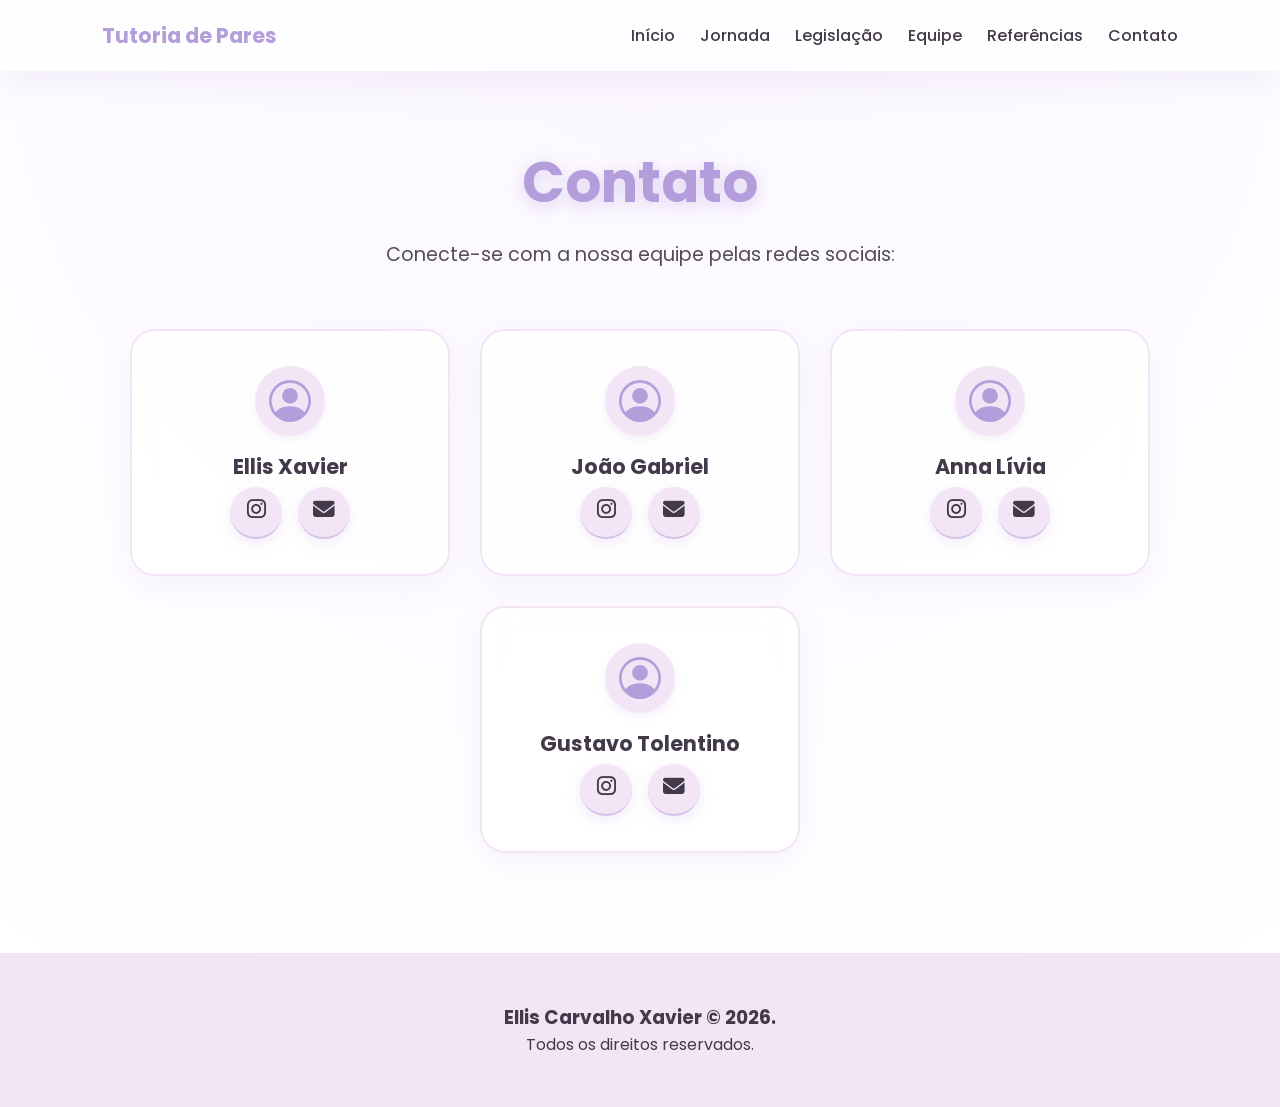
==== commit 2ff3d1cb: "." ====
--- a/contato.html
+++ b/contato.html
@@ -56,7 +56,7 @@
                 <a href="https://instagram.com/elliscarv" target="_blank" class="glow-btn" title="Instagram">
                     <i class="fab fa-instagram"></i>
                 </a>
-                <a href="mailto:ecarvx@gmail.com" class="glow-btn" title="E-mail">
+                <a href="https://mail.google.com/mail/?view=cm&fs=1&to=ecarvx@gmail.com&su=Contato%20pelo%20site&body=Olá,%20gostaria%20de%20mais%20informações." target="_blank" rel="noopener noreferrer" class="glow-btn" title="E-mail">
                     <i class="fas fa-envelope"></i>
                 </a>
                 
@@ -71,10 +71,10 @@
 </svg></div>
             <h3>João Gabriel</h3>
             <div class="social-glow-buttons">
-                <a href="https://instagram.com/seu_user" target="_blank" class="glow-btn" title="Instagram">
+                <a href="https://instagram.com/joaogabriel.tcl4" target="_blank" class="glow-btn" title="Instagram">
                     <i class="fab fa-instagram"></i>
                 </a>
-                <a href="mailto:joaogabriel676767@gmail.com" class="glow-btn" title="E-mail">
+                <a href="https://mail.google.com/mail/?view=cm&fs=1&to=joaogabriel676767@gmail.com&su=Contato%20pelo%20site&body=Olá,%20gostaria%20de%20mais%20informações." target="_blank" rel="noopener noreferrer" class="glow-btn" title="E-mail">
                     <i class="fas fa-envelope"></i>
                 </a>
             </div>
@@ -91,7 +91,25 @@
                 <a href="https://instagram.com/liviaa.gms" target="_blank" class="glow-btn" title="Instagram">
                     <i class="fab fa-instagram"></i>
                 </a>
-                <a href="mailto:magalhaesannalivia07@gmail.com" class="glow-btn" title="E-mail">
+                <a href="https://mail.google.com/mail/?view=cm&fs=1&to=magalhaesannalivia07@gmail.com&su=Contato%20pelo%20site&body=Olá,%20gostaria%20de%20mais%20informações." target="_blank" rel="noopener noreferrer" class="glow-btn" title="E-mail">
+                    <i class="fas fa-envelope"></i>
+                </a>
+            </div>
+        </div>
+
+
+         <!-- INTEGRANTE 4 -->
+        <div class="member-contact-card">
+            <div class="member-avatar-placeholder"><svg xmlns="http://www.w3.org/2000/svg" width="42" height="42" fill="currentColor" class="bi bi-person-circle" viewBox="0 0 16 16">
+  <path d="M11 6a3 3 0 1 1-6 0 3 3 0 0 1 6 0"/>
+  <path fill-rule="evenodd" d="M0 8a8 8 0 1 1 16 0A8 8 0 0 1 0 8m8-7a7 7 0 0 0-5.468 11.37C3.242 11.226 4.805 10 8 10s4.757 1.225 5.468 2.37A7 7 0 0 0 8 1"/>
+</svg></div>
+            <h3>Gustavo Tolentino</h3>
+            <div class="social-glow-buttons">
+                <a href="https://instagram.com/gustavo_tolentino__" target="_blank" class="glow-btn" title="Instagram">
+                    <i class="fab fa-instagram"></i>
+                </a>
+                <a href="https://mail.google.com/mail/?view=cm&fs=1&to=gustavotolentino1m@gmail.com.com&su=Contato%20pelo%20site&body=Olá,%20gostaria%20de%20mais%20informações." target="_blank" rel="noopener noreferrer" class="glow-btn" title="E-mail">
                     <i class="fas fa-envelope"></i>
                 </a>
             </div>
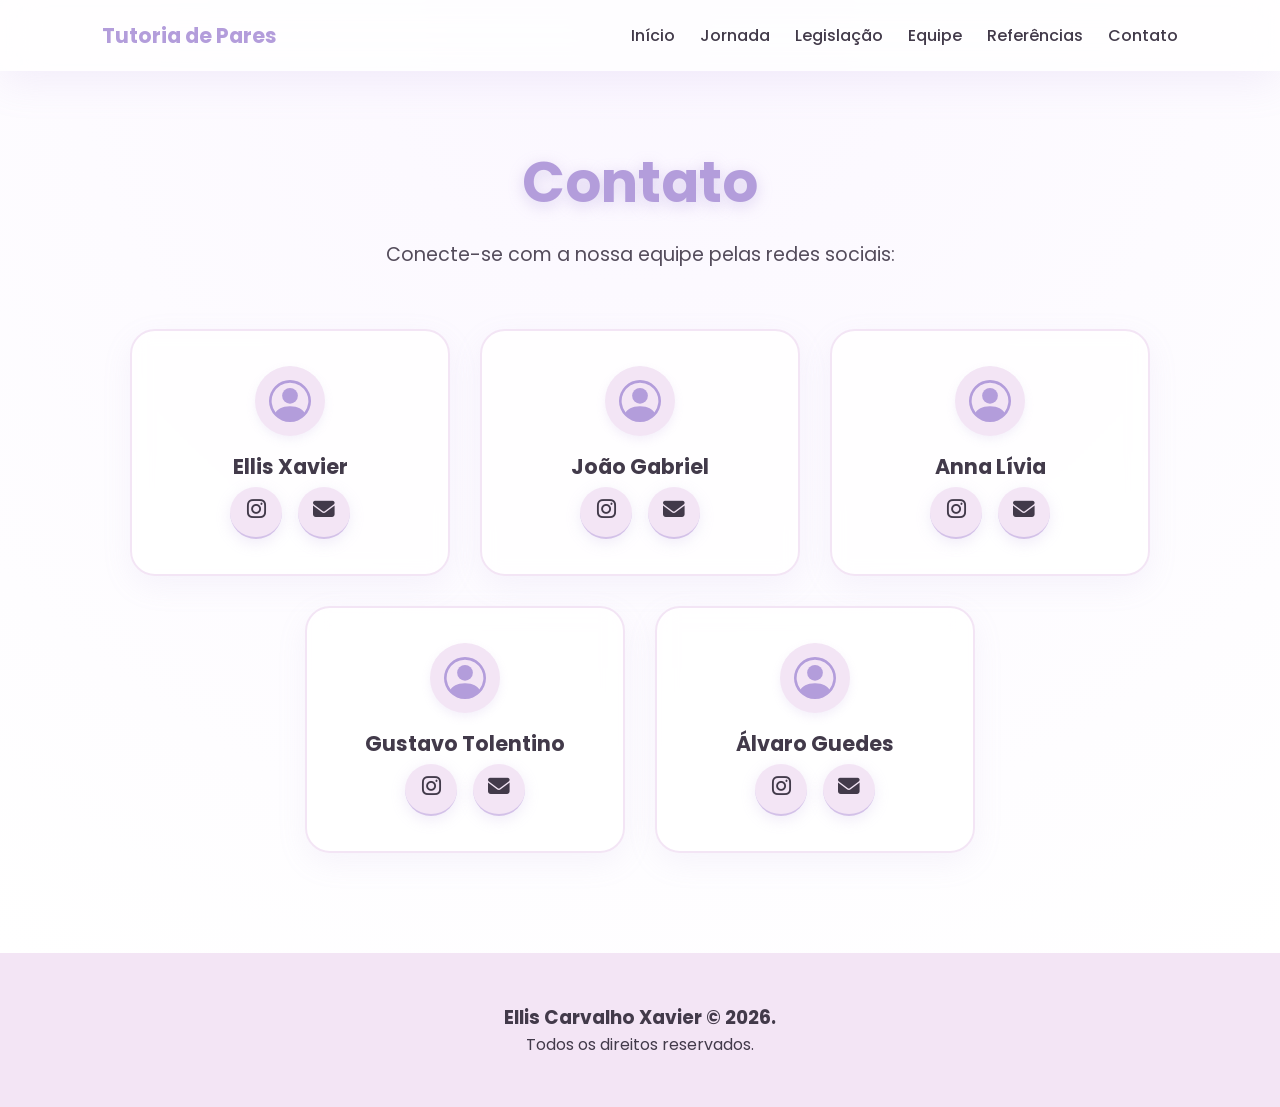
==== commit 3daa385a: "." ====
--- a/contato.html
+++ b/contato.html
@@ -114,6 +114,24 @@
                 </a>
             </div>
         </div>
+
+
+         <!-- INTEGRANTE 5 -->
+        <div class="member-contact-card">
+            <div class="member-avatar-placeholder"><svg xmlns="http://www.w3.org/2000/svg" width="42" height="42" fill="currentColor" class="bi bi-person-circle" viewBox="0 0 16 16">
+  <path d="M11 6a3 3 0 1 1-6 0 3 3 0 0 1 6 0"/>
+  <path fill-rule="evenodd" d="M0 8a8 8 0 1 1 16 0A8 8 0 0 1 0 8m8-7a7 7 0 0 0-5.468 11.37C3.242 11.226 4.805 10 8 10s4.757 1.225 5.468 2.37A7 7 0 0 0 8 1"/>
+</svg></div>
+            <h3>Álvaro Guedes</h3>
+            <div class="social-glow-buttons">
+                <a href="https://instagram.com/alv.gds" target="_blank" class="glow-btn" title="Instagram">
+                    <i class="fab fa-instagram"></i>
+                </a>
+                <a href="https://mail.google.com/mail/?view=cm&fs=1&to=alvaroguedesmontalvao@gmail.com.com&su=Contato%20pelo%20site&body=Olá,%20gostaria%20de%20mais%20informações." target="_blank" rel="noopener noreferrer" class="glow-btn" title="E-mail">
+                    <i class="fas fa-envelope"></i>
+                </a>
+            </div>
+        </div>
         
 
     </div>
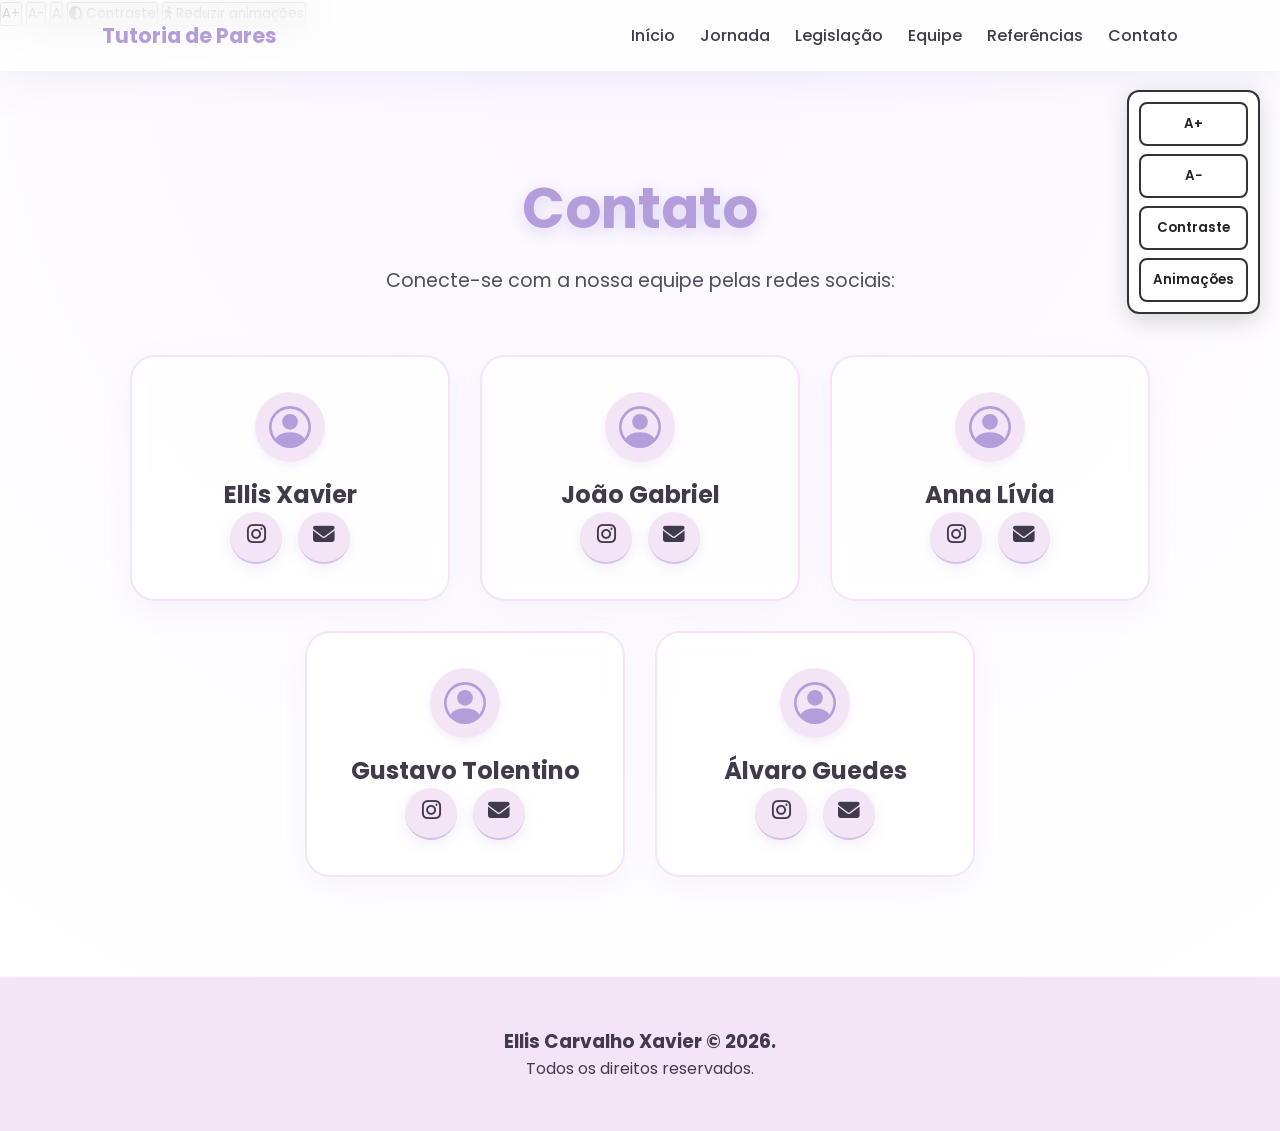
==== commit efbcccae: "recursos de acessibilidade" ====
--- a/contato.html
+++ b/contato.html
@@ -1,150 +1,189 @@
 <!DOCTYPE html>
 <html lang="pt-BR">
+
 <head>
+  <meta charset="UTF-8">
+  <meta name="viewport" content="width=device-width, initial-scale=1.0">
 
-<meta charset="UTF-8">
-<meta name="viewport" content="width=device-width, initial-scale=1.0">
+  <title>Contato - Tutoria de Pares</title>
 
-<title>Contato</title>
+  <link rel="stylesheet" href="css/styles.css">
+  <link rel="stylesheet" href="css/animations.css">
+  <link rel="stylesheet" href="css/responsive.css">
+  <link rel="stylesheet" href="css/acessibilidade.css">
 
-<link rel="stylesheet" href="css/styles.css">
- <link rel="stylesheet" href="css/styles.css">
-    <link rel="stylesheet" href="css/animations.css">
-    <link rel="stylesheet" href="css/responsive.css">
+  <link rel="preconnect" href="https://fonts.googleapis.com">
+  <link rel="preconnect" href="https://fonts.gstatic.com" crossorigin>
+  <link href="https://fonts.googleapis.com/css2?family=Poppins:wght@300;400;500;600;700;800&display=swap" rel="stylesheet">
 
-    <link href="https://fonts.googleapis.com/css2?family=Poppins:wght@300;400;500;600;700;800&display=swap"
-        rel="stylesheet">
-
-    <link rel="stylesheet"
-        href="https://cdnjs.cloudflare.com/ajax/libs/font-awesome/6.5.2/css/all.min.css">
-
+  <link rel="stylesheet" href="https://cdnjs.cloudflare.com/ajax/libs/font-awesome/6.5.2/css/all.min.css">
 </head>
 
 <body>
-    <header>
 
-<div class="logo">
-Tutoria de Pares
-</div>
+  <a class="skip-link" href="#conteudo-principal">Pular para o conteúdo principal</a>
 
-<nav>
+  <div class="accessibility-panel" aria-label="Opções de acessibilidade">
+    <button type="button" id="increase-font" aria-label="Aumentar tamanho do texto">A+</button>
+    <button type="button" id="decrease-font" aria-label="Diminuir tamanho do texto">A-</button>
+    <button type="button" id="reset-font" aria-label="Restaurar tamanho original do texto">A</button>
 
-<a href="index.html">Início</a>
-<a href="jornada.html">Jornada</a>
-<a href="legislacao.html">Legislação</a>
-<a href="sobre.html">Equipe</a>
-<a href="referencias.html">Referências</a>
-<a href="contato.html">Contato</a>
+    <button type="button" id="toggle-contrast" aria-label="Ativar ou desativar alto contraste">
+      <i class="fa-solid fa-circle-half-stroke" aria-hidden="true"></i>
+      <span>Contraste</span>
+    </button>
 
-</nav>
+    <button type="button" id="toggle-motion" aria-label="Reduzir animações da página">
+      <i class="fa-solid fa-person-walking" aria-hidden="true"></i>
+      <span>Reduzir animações</span>
+    </button>
+  </div>
 
-</header><section class="contact-page-container">
-    <div class="neon-contact-header">
-        <h2 class="neon-title">Contato</h2>
+  <header id="header">
+    <div class="logo" aria-label="Tutoria de Pares">
+      Tutoria de Pares
+    </div>
+
+    <nav aria-label="Navegação principal">
+      <a href="index.html">Início</a>
+      <a href="jornada.html">Jornada</a>
+      <a href="legislacao.html">Legislação</a>
+      <a href="sobre.html">Equipe</a>
+      <a href="referencias.html">Referências</a>
+      <a href="contato.html" aria-current="page">Contato</a>
+    </nav>
+
+    <button id="mobile-menu" type="button" aria-label="Abrir menu de navegação" aria-expanded="false" aria-controls="menu-principal">
+      <i class="fa-solid fa-bars" aria-hidden="true"></i>
+    </button>
+  </header>
+
+  <main id="conteudo-principal">
+    <section class="contact-page-container" aria-labelledby="titulo-contato">
+      <div class="neon-contact-header">
+        <h1 class="neon-title" id="titulo-contato">Contato</h1>
         <p class="neon-subtitle">Conecte-se com a nossa equipe pelas redes sociais:</p>
-    </div>
-    <div class="team-contacts-grid">
-        
-        <!-- INTEGRANTE 1 -->
-        <div class="member-contact-card">
-            <div class="member-avatar-placeholder"><svg xmlns="http://www.w3.org/2000/svg" width="42" height="42" fill="currentColor" class="bi bi-person-circle" viewBox="0 0 16 16">
-  <path d="M11 6a3 3 0 1 1-6 0 3 3 0 0 1 6 0"/>
-  <path fill-rule="evenodd" d="M0 8a8 8 0 1 1 16 0A8 8 0 0 1 0 8m8-7a7 7 0 0 0-5.468 11.37C3.242 11.226 4.805 10 8 10s4.757 1.225 5.468 2.37A7 7 0 0 0 8 1"/>
-</svg></div>
-            <h3>Ellis Xavier</h3>
-            <div class="social-glow-buttons">
-                <a href="https://instagram.com/elliscarv" target="_blank" class="glow-btn" title="Instagram">
-                    <i class="fab fa-instagram"></i>
-                </a>
-                <a href="https://mail.google.com/mail/?view=cm&fs=1&to=ecarvx@gmail.com&su=Contato%20pelo%20site&body=Olá,%20gostaria%20de%20mais%20informações." target="_blank" rel="noopener noreferrer" class="glow-btn" title="E-mail">
-                    <i class="fas fa-envelope"></i>
-                </a>
-                
-            </div>
-        </div>
+      </div>
+
+      <div class="team-contacts-grid" aria-label="Contatos dos integrantes da equipe">
+
+        <article class="member-contact-card">
+          <div class="member-avatar-placeholder" aria-hidden="true">
+            <svg xmlns="http://www.w3.org/2000/svg" width="42" height="42" fill="currentColor" viewBox="0 0 16 16">
+              <path d="M11 6a3 3 0 1 1-6 0 3 3 0 0 1 6 0" />
+              <path fill-rule="evenodd" d="M0 8a8 8 0 1 1 16 0A8 8 0 0 1 0 8m8-7a7 7 0 0 0-5.468 11.37C3.242 11.226 4.805 10 8 10s4.757 1.225 5.468 2.37A7 7 0 0 0 8 1" />
+            </svg>
+          </div>
+          <h2>Ellis Xavier</h2>
+          <div class="social-glow-buttons">
+            <a href="https://instagram.com/elliscarv" target="_blank" rel="noopener noreferrer" class="glow-btn" aria-label="Instagram de Ellis Xavier. Abre em nova aba.">
+              <i class="fab fa-instagram" aria-hidden="true"></i>
+              <span class="sr-only">Instagram</span>
+            </a>
+            <a href="https://mail.google.com/mail/?view=cm&fs=1&to=ecarvx@gmail.com&su=Contato%20pelo%20site&body=Olá,%20gostaria%20de%20mais%20informações." target="_blank" rel="noopener noreferrer" class="glow-btn" aria-label="Enviar e-mail para Ellis Xavier. Abre em nova aba.">
+              <i class="fas fa-envelope" aria-hidden="true"></i>
+              <span class="sr-only">E-mail</span>
+            </a>
+          </div>
+        </article>
 
         <!-- INTEGRANTE 2 -->
-        <div class="member-contact-card">
-            <div class="member-avatar-placeholder"><svg xmlns="http://www.w3.org/2000/svg" width="42" height="42" fill="currentColor" class="bi bi-person-circle" viewBox="0 0 16 16">
-  <path d="M11 6a3 3 0 1 1-6 0 3 3 0 0 1 6 0"/>
-  <path fill-rule="evenodd" d="M0 8a8 8 0 1 1 16 0A8 8 0 0 1 0 8m8-7a7 7 0 0 0-5.468 11.37C3.242 11.226 4.805 10 8 10s4.757 1.225 5.468 2.37A7 7 0 0 0 8 1"/>
-</svg></div>
-            <h3>João Gabriel</h3>
-            <div class="social-glow-buttons">
-                <a href="https://instagram.com/joaogabriel.tcl4" target="_blank" class="glow-btn" title="Instagram">
-                    <i class="fab fa-instagram"></i>
-                </a>
-                <a href="https://mail.google.com/mail/?view=cm&fs=1&to=joaogabriel676767@gmail.com&su=Contato%20pelo%20site&body=Olá,%20gostaria%20de%20mais%20informações." target="_blank" rel="noopener noreferrer" class="glow-btn" title="E-mail">
-                    <i class="fas fa-envelope"></i>
-                </a>
-            </div>
-        </div>
+        <article class="member-contact-card">
+          <div class="member-avatar-placeholder" aria-hidden="true">
+            <svg xmlns="http://www.w3.org/2000/svg" width="42" height="42" fill="currentColor" viewBox="0 0 16 16">
+              <path d="M11 6a3 3 0 1 1-6 0 3 3 0 0 1 6 0" />
+              <path fill-rule="evenodd" d="M0 8a8 8 0 1 1 16 0A8 8 0 0 1 0 8m8-7a7 7 0 0 0-5.468 11.37C3.242 11.226 4.805 10 8 10s4.757 1.225 5.468 2.37A7 7 0 0 0 8 1" />
+            </svg>
+          </div>
+          <h2>João Gabriel</h2>
+          <div class="social-glow-buttons">
+            <a href="https://instagram.com/joaogabriel.tcl4" target="_blank" rel="noopener noreferrer" class="glow-btn" aria-label="Instagram de João Gabriel. Abre em nova aba.">
+              <i class="fab fa-instagram" aria-hidden="true"></i>
+              <span class="sr-only">Instagram</span>
+            </a>
+            <a href="https://mail.google.com/mail/?view=cm&fs=1&to=joaogabriel676767@gmail.com&su=Contato%20pelo%20site&body=Olá,%20gostaria%20de%20mais%20informações." target="_blank" rel="noopener noreferrer" class="glow-btn" aria-label="Enviar e-mail para João Gabriel. Abre em nova aba.">
+              <i class="fas fa-envelope" aria-hidden="true"></i>
+              <span class="sr-only">E-mail</span>
+            </a>
+          </div>
+        </article>
 
         <!-- INTEGRANTE 3 -->
-        <div class="member-contact-card">
-            <div class="member-avatar-placeholder"><svg xmlns="http://www.w3.org/2000/svg" width="42" height="42" fill="currentColor" class="bi bi-person-circle" viewBox="0 0 16 16">
-  <path d="M11 6a3 3 0 1 1-6 0 3 3 0 0 1 6 0"/>
-  <path fill-rule="evenodd" d="M0 8a8 8 0 1 1 16 0A8 8 0 0 1 0 8m8-7a7 7 0 0 0-5.468 11.37C3.242 11.226 4.805 10 8 10s4.757 1.225 5.468 2.37A7 7 0 0 0 8 1"/>
-</svg></div>
-            <h3>Anna Lívia</h3>
-            <div class="social-glow-buttons">
-                <a href="https://instagram.com/liviaa.gms" target="_blank" class="glow-btn" title="Instagram">
-                    <i class="fab fa-instagram"></i>
-                </a>
-                <a href="https://mail.google.com/mail/?view=cm&fs=1&to=magalhaesannalivia07@gmail.com&su=Contato%20pelo%20site&body=Olá,%20gostaria%20de%20mais%20informações." target="_blank" rel="noopener noreferrer" class="glow-btn" title="E-mail">
-                    <i class="fas fa-envelope"></i>
-                </a>
-            </div>
-        </div>
+        <article class="member-contact-card">
+          <div class="member-avatar-placeholder" aria-hidden="true">
+            <svg xmlns="http://www.w3.org/2000/svg" width="42" height="42" fill="currentColor" viewBox="0 0 16 16">
+              <path d="M11 6a3 3 0 1 1-6 0 3 3 0 0 1 6 0" />
+              <path fill-rule="evenodd" d="M0 8a8 8 0 1 1 16 0A8 8 0 0 1 0 8m8-7a7 7 0 0 0-5.468 11.37C3.242 11.226 4.805 10 8 10s4.757 1.225 5.468 2.37A7 7 0 0 0 8 1" />
+            </svg>
+          </div>
+          <h2>Anna Lívia</h2>
+          <div class="social-glow-buttons">
+            <a href="https://instagram.com/liviaa.gms" target="_blank" rel="noopener noreferrer" class="glow-btn" aria-label="Instagram de Anna Lívia. Abre em nova aba.">
+              <i class="fab fa-instagram" aria-hidden="true"></i>
+              <span class="sr-only">Instagram</span>
+            </a>
+            <a href="https://mail.google.com/mail/?view=cm&fs=1&to=magalhaesannalivia07@gmail.com&su=Contato%20pelo%20site&body=Olá,%20gostaria%20de%20mais%20informações." target="_blank" rel="noopener noreferrer" class="glow-btn" aria-label="Enviar e-mail para Anna Lívia. Abre em nova aba.">
+              <i class="fas fa-envelope" aria-hidden="true"></i>
+              <span class="sr-only">E-mail</span>
+            </a>
+          </div>
+        </article>
 
+        <!-- INTEGRANTE 4 -->
+        <article class="member-contact-card">
+          <div class="member-avatar-placeholder" aria-hidden="true">
+            <svg xmlns="http://www.w3.org/2000/svg" width="42" height="42" fill="currentColor" viewBox="0 0 16 16">
+              <path d="M11 6a3 3 0 1 1-6 0 3 3 0 0 1 6 0" />
+              <path fill-rule="evenodd" d="M0 8a8 8 0 1 1 16 0A8 8 0 0 1 0 8m8-7a7 7 0 0 0-5.468 11.37C3.242 11.226 4.805 10 8 10s4.757 1.225 5.468 2.37A7 7 0 0 0 8 1" />
+            </svg>
+          </div>
+          <h2>Gustavo Tolentino</h2>
+          <div class="social-glow-buttons">
+            <a href="https://instagram.com/gustavo_tolentino__" target="_blank" rel="noopener noreferrer" class="glow-btn" aria-label="Instagram de Gustavo Tolentino. Abre em nova aba.">
+              <i class="fab fa-instagram" aria-hidden="true"></i>
+              <span class="sr-only">Instagram</span>
+            </a>
+            <a href="https://mail.google.com/mail/?view=cm&fs=1&to=gustavotolentino1m@gmail.com&su=Contato%20pelo%20site&body=Olá,%20gostaria%20de%20mais%20informações." target="_blank" rel="noopener noreferrer" class="glow-btn" aria-label="Enviar e-mail para Gustavo Tolentino. Abre em nova aba.">
+              <i class="fas fa-envelope" aria-hidden="true"></i>
+              <span class="sr-only">E-mail</span>
+            </a>
+          </div>
+        </article>
 
-         <!-- INTEGRANTE 4 -->
-        <div class="member-contact-card">
-            <div class="member-avatar-placeholder"><svg xmlns="http://www.w3.org/2000/svg" width="42" height="42" fill="currentColor" class="bi bi-person-circle" viewBox="0 0 16 16">
-  <path d="M11 6a3 3 0 1 1-6 0 3 3 0 0 1 6 0"/>
-  <path fill-rule="evenodd" d="M0 8a8 8 0 1 1 16 0A8 8 0 0 1 0 8m8-7a7 7 0 0 0-5.468 11.37C3.242 11.226 4.805 10 8 10s4.757 1.225 5.468 2.37A7 7 0 0 0 8 1"/>
-</svg></div>
-            <h3>Gustavo Tolentino</h3>
-            <div class="social-glow-buttons">
-                <a href="https://instagram.com/gustavo_tolentino__" target="_blank" class="glow-btn" title="Instagram">
-                    <i class="fab fa-instagram"></i>
-                </a>
-                <a href="https://mail.google.com/mail/?view=cm&fs=1&to=gustavotolentino1m@gmail.com.com&su=Contato%20pelo%20site&body=Olá,%20gostaria%20de%20mais%20informações." target="_blank" rel="noopener noreferrer" class="glow-btn" title="E-mail">
-                    <i class="fas fa-envelope"></i>
-                </a>
-            </div>
-        </div>
+        <!-- INTEGRANTE 5 -->
+        <article class="member-contact-card">
+          <div class="member-avatar-placeholder" aria-hidden="true">
+            <svg xmlns="http://www.w3.org/2000/svg" width="42" height="42" fill="currentColor" viewBox="0 0 16 16">
+              <path d="M11 6a3 3 0 1 1-6 0 3 3 0 0 1 6 0" />
+              <path fill-rule="evenodd" d="M0 8a8 8 0 1 1 16 0A8 8 0 0 1 0 8m8-7a7 7 0 0 0-5.468 11.37C3.242 11.226 4.805 10 8 10s4.757 1.225 5.468 2.37A7 7 0 0 0 8 1" />
+            </svg>
+          </div>
+          <h2>Álvaro Guedes</h2>
+          <div class="social-glow-buttons">
+            <a href="https://instagram.com/alv.gds" target="_blank" rel="noopener noreferrer" class="glow-btn" aria-label="Instagram de Álvaro Guedes. Abre em nova aba.">
+              <i class="fab fa-instagram" aria-hidden="true"></i>
+              <span class="sr-only">Instagram</span>
+            </a>
+            <a href="https://mail.google.com/mail/?view=cm&fs=1&to=alvaroguedesmontalvao@gmail.com&su=Contato%20pelo%20site&body=Olá,%20gostaria%20de%20mais%20informações." target="_blank" rel="noopener noreferrer" class="glow-btn" aria-label="Enviar e-mail para Álvaro Guedes. Abre em nova aba.">
+              <i class="fas fa-envelope" aria-hidden="true"></i>
+              <span class="sr-only">E-mail</span>
+            </a>
+          </div>
+        </article>
 
+      </div>
 
-         <!-- INTEGRANTE 5 -->
-        <div class="member-contact-card">
-            <div class="member-avatar-placeholder"><svg xmlns="http://www.w3.org/2000/svg" width="42" height="42" fill="currentColor" class="bi bi-person-circle" viewBox="0 0 16 16">
-  <path d="M11 6a3 3 0 1 1-6 0 3 3 0 0 1 6 0"/>
-  <path fill-rule="evenodd" d="M0 8a8 8 0 1 1 16 0A8 8 0 0 1 0 8m8-7a7 7 0 0 0-5.468 11.37C3.242 11.226 4.805 10 8 10s4.757 1.225 5.468 2.37A7 7 0 0 0 8 1"/>
-</svg></div>
-            <h3>Álvaro Guedes</h3>
-            <div class="social-glow-buttons">
-                <a href="https://instagram.com/alv.gds" target="_blank" class="glow-btn" title="Instagram">
-                    <i class="fab fa-instagram"></i>
-                </a>
-                <a href="https://mail.google.com/mail/?view=cm&fs=1&to=alvaroguedesmontalvao@gmail.com.com&su=Contato%20pelo%20site&body=Olá,%20gostaria%20de%20mais%20informações." target="_blank" rel="noopener noreferrer" class="glow-btn" title="E-mail">
-                    <i class="fas fa-envelope"></i>
-                </a>
-            </div>
-        </div>
-        
+    </section>
 
-    </div>
-</section>
+  </main>
 
-<footer>
+  <footer>
+    <h3>Ellis Carvalho Xavier &copy; 2026.</h3>
+    <p>Todos os direitos reservados.</p>
+  </footer>
 
-        <h3>Ellis Carvalho Xavier &copy; 2026.</h3>
-
-        <p>
-            Todos os direitos reservados.
-        </p>
-
+ <script src="js/acessibilidade.js"></script>
 
 </body>
+
 </html>
--- a/css/styles.css
+++ b/css/styles.css
@@ -2,14 +2,17 @@
     --lilas-principal: #b39ddb;
     --lilas-secundario: #d1c4e9;
     --lilas-claro: #f3e5f5;
-    
     --amarelo-pastel: #fff59d;
     --azul-pastel: #b3e5fc;
     --verde-pastel: #c8e6c9;
-    
-   
-    --texto: #423a4a; 
+    --texto: #423a4a;
     --branco: #ffffff;
+}
+
+.references-title {
+    font-size: 3rem;
+    color: var(--lilas-principal);
+    margin-bottom: 10px;
 }
 
 * {
--- a/css/acessibilidade.css
+++ b/css/acessibilidade.css
@@ -0,0 +1,235 @@
+.skip-link {
+  position: fixed;
+  top: -100px;
+  left: 20px;
+  z-index: 10000;
+  padding: 12px 18px;
+  background: #ffffff;
+  color: #000000;
+  border: 3px solid #000000;
+  border-radius: 8px;
+  font-weight: 700;
+  text-decoration: none;
+  transition: top 0.2s ease;
+}
+
+.skip-link:focus {
+  top: 20px;
+}
+
+
+a:focus-visible,
+button:focus-visible,
+iframe:focus-visible,
+input:focus-visible,
+select:focus-visible,
+textarea:focus-visible {
+  outline: 4px solid #ffbf00;
+  outline-offset: 4px;
+}
+
+
+.accessibility-bar {
+  position: fixed;
+  top: 90px;
+  right: 20px;
+  z-index: 9998;
+  display: flex;
+  flex-direction: column;
+  gap: 8px;
+  padding: 10px;
+  background: rgba(255, 255, 255, 0.96);
+  border: 2px solid #333;
+  border-radius: 12px;
+  box-shadow: 0 8px 25px rgba(0, 0, 0, 0.15);
+}
+
+.accessibility-bar button {
+  min-width: 44px;
+  min-height: 44px;
+  padding: 8px 12px;
+  border: 2px solid #333;
+  border-radius: 8px;
+  background: #ffffff;
+  color: #222;
+  font-family: inherit;
+  font-weight: 600;
+  cursor: pointer;
+  transition: all 0.2s ease;
+}
+
+.accessibility-bar button:hover {
+  transform: translateY(-1px);
+  box-shadow: 0 4px 8px rgba(0, 0, 0, 0.15);
+}
+
+.accessibility-bar button:focus-visible {
+  outline: 4px solid #ffbf00;
+  outline-offset: 2px;
+}
+
+
+html.accessibility-large-text {
+  font-size: 112.5%;
+}
+
+html.accessibility-extra-large-text {
+  font-size: 125%;
+}
+
+
+html.accessibility-high-contrast {
+  filter: contrast(1.35);
+}
+
+html.accessibility-high-contrast body {
+  background: #ffffff !important;
+  color: #000000 !important;
+}
+
+html.accessibility-high-contrast a {
+  color: #0000ee !important;
+  text-decoration: underline !important;
+}
+
+html.accessibility-high-contrast button {
+  background: #ffffff !important;
+  color: #000000 !important;
+  border: 2px solid #000000 !important;
+}
+
+html.accessibility-high-contrast img {
+  filter: contrast(1.15);
+}
+
+
+html.accessibility-reduced-motion *,
+html.accessibility-reduced-motion *::before,
+html.accessibility-reduced-motion *::after {
+  animation-duration: 0.01ms !important;
+  animation-iteration-count: 1 !important;
+  transition-duration: 0.01ms !important;
+  scroll-behavior: auto !important;
+}
+
+.sr-only {
+  position: absolute;
+  width: 1px;
+  height: 1px;
+  padding: 0;
+  margin: -1px;
+  overflow: hidden;
+  clip: rect(0, 0, 0, 0);
+  white-space: nowrap;
+  border: 0;
+}
+
+
+.modal .close {
+  display: flex;
+  align-items: center;
+  justify-content: center;
+  width: 44px;
+  height: 44px;
+  border: 2px solid currentColor;
+  border-radius: 50%;
+  background: transparent;
+  font-size: 28px;
+  line-height: 1;
+  cursor: pointer;
+  transition: all 0.2s ease;
+}
+
+.modal .close:hover {
+  transform: scale(1.05);
+}
+
+.modal .close:focus-visible {
+  outline: 4px solid #ffbf00;
+  outline-offset: 2px;
+}
+
+.video-container {
+  position: relative;
+  width: 100%;
+  padding-bottom: 56.25%;
+  height: 0;
+  overflow: hidden;
+  border-radius: 10px;
+}
+
+.video-container iframe {
+  position: absolute;
+  top: 0;
+  left: 0;
+  width: 100%;
+  height: 100%;
+  border: 0;
+}
+
+
+.transcript-box {
+  margin-top: 20px;
+  padding: 20px;
+  border-left: 5px solid var(--lilas-principal, #9b59b6);
+  background: rgba(155, 89, 182, 0.08);
+  border-radius: 8px;
+}
+
+.transcript-box summary {
+  cursor: pointer;
+  font-weight: 700;
+  padding: 8px;
+  transition: color 0.2s ease;
+}
+
+.transcript-box summary:hover {
+  color: var(--lilas-principal, #9b59b6);
+}
+
+.transcript-box summary:focus-visible {
+  outline: 4px solid #ffbf00;
+  outline-offset: 2px;
+}
+
+.transcript-box p {
+  line-height: 1.7;
+  margin-top: 12px;
+}
+
+.external-link-indicator {
+  font-size: 0.9em;
+  margin-left: 4px;
+}
+
+
+@media (max-width: 700px) {
+  .accessibility-bar {
+    top: auto;
+    bottom: 15px;
+    right: 15px;
+    left: 15px;
+    flex-direction: row;
+    flex-wrap: wrap;
+    justify-content: center;
+  }
+
+  .accessibility-bar button {
+    flex: 1 1 auto;
+  }
+
+  .video-container {
+    padding-bottom: 56.25%;
+  }
+}
+
+@media (prefers-reduced-motion: reduce) {
+  *,
+  *::before,
+  *::after {
+    animation-duration: 0.01ms !important;
+    animation-iteration-count: 1 !important;
+    transition-duration: 0.01ms !important;
+    scroll-behavior: auto !important;
+  }
+}
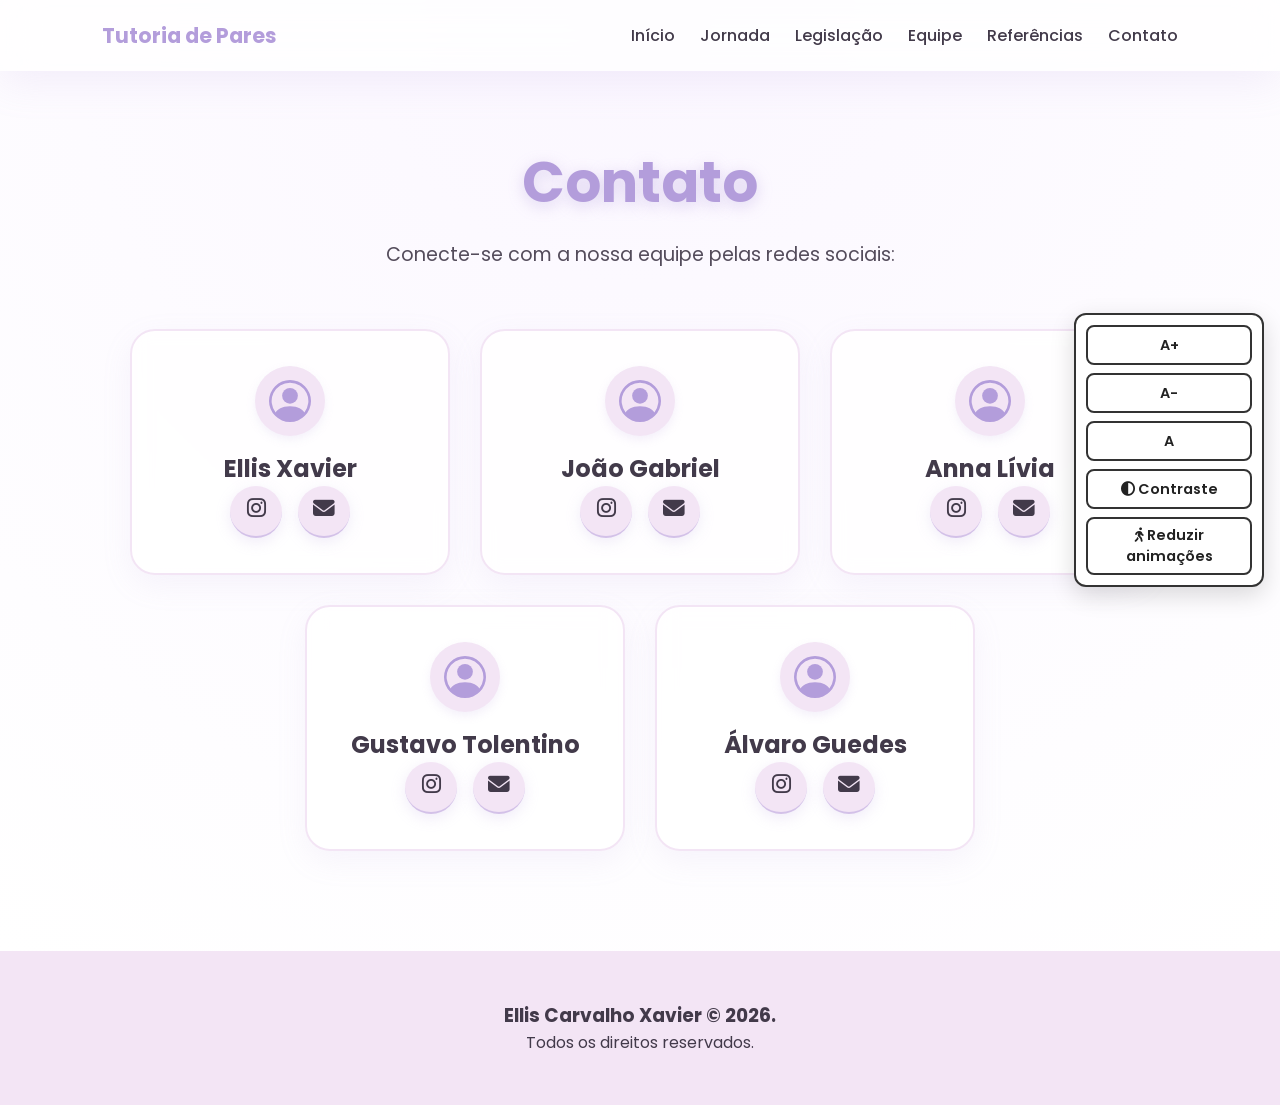
==== commit 6be1775b: ".," ====
--- a/contato.html
+++ b/contato.html
@@ -87,7 +87,6 @@
           </div>
         </article>
 
-        <!-- INTEGRANTE 2 -->
         <article class="member-contact-card">
           <div class="member-avatar-placeholder" aria-hidden="true">
             <svg xmlns="http://www.w3.org/2000/svg" width="42" height="42" fill="currentColor" viewBox="0 0 16 16">
@@ -108,7 +107,6 @@
           </div>
         </article>
 
-        <!-- INTEGRANTE 3 -->
         <article class="member-contact-card">
           <div class="member-avatar-placeholder" aria-hidden="true">
             <svg xmlns="http://www.w3.org/2000/svg" width="42" height="42" fill="currentColor" viewBox="0 0 16 16">
@@ -129,7 +127,6 @@
           </div>
         </article>
 
-        <!-- INTEGRANTE 4 -->
         <article class="member-contact-card">
           <div class="member-avatar-placeholder" aria-hidden="true">
             <svg xmlns="http://www.w3.org/2000/svg" width="42" height="42" fill="currentColor" viewBox="0 0 16 16">
--- a/css/styles.css
+++ b/css/styles.css
@@ -22,6 +22,10 @@
     font-family: "Poppins", sans-serif;
 }
 
+a {
+    text-decoration: none;
+}
+
 html {
     scroll-behavior: smooth; 
 }
@@ -311,6 +315,8 @@
 
 .map-image-wrapper {
     position: relative;
+    width: 100%;
+    max-width: 940px;
     border-radius: 35px;
     overflow: hidden;
     box-shadow: 0 20px 50px rgba(179, 157, 219, 0.2);
@@ -325,7 +331,7 @@
     width: 100%;
     height: auto;
     display: block;
-    object-fit: cover;
+    max-width: 100%;
 }
 
 
--- a/css/animations.css
+++ b/css/animations.css
@@ -0,0 +1,38 @@
+html {
+  scroll-behavior: smooth;
+}
+
+@media (prefers-reduced-motion: reduce) {
+  html {
+    scroll-behavior: auto;
+  }
+}
+
+@keyframes fade-in {
+  from {
+    opacity: 0;
+    transform: translateY(12px);
+  }
+  to {
+    opacity: 1;
+    transform: translateY(0);
+  }
+}
+
+.hero-content,
+.preview,
+.contact-page-container,
+.team-section,
+.laws-page,
+.library-section {
+  animation: fade-in 0.45s ease both;
+}
+
+html.accessibility-reduced-motion .hero-content,
+html.accessibility-reduced-motion .preview,
+html.accessibility-reduced-motion .contact-page-container,
+html.accessibility-reduced-motion .team-section,
+html.accessibility-reduced-motion .laws-page,
+html.accessibility-reduced-motion .library-section {
+  animation: none;
+}
--- a/css/responsive.css
+++ b/css/responsive.css
@@ -0,0 +1,35 @@
+@media (max-width: 768px) {
+  header {
+    padding: 16px 5%;
+  }
+
+  header nav {
+    display: none;
+    position: absolute;
+    top: 100%;
+    right: 5%;
+    left: 5%;
+    flex-direction: column;
+    gap: 0;
+    padding: 8px;
+    background: #ffffff;
+    border: 2px solid currentColor;
+    border-radius: 8px;
+  }
+
+  header nav.is-open {
+    display: flex;
+  }
+
+  header nav a {
+    padding: 12px;
+  }
+
+  #mobile-menu {
+    display: inline-flex;
+    align-items: center;
+    justify-content: center;
+    min-width: 44px;
+    min-height: 44px;
+  }
+}
--- a/css/acessibilidade.css
+++ b/css/acessibilidade.css
@@ -68,6 +68,46 @@
   outline-offset: 2px;
 }
 
+.accessibility-panel {
+  position: fixed;
+  top: 50%;
+  right: 16px;
+  z-index: 9998;
+  display: flex;
+  flex-direction: column;
+  align-items: stretch;
+  gap: 8px;
+  width: min(190px, calc(100vw - 24px));
+  max-height: calc(100vh - 24px);
+  overflow-y: auto;
+  padding: 10px;
+  transform: translateY(-50%);
+  background: #ffffff;
+  border: 2px solid #333333;
+  border-radius: 12px;
+  box-shadow: 0 8px 25px rgba(0, 0, 0, 0.15);
+}
+
+.accessibility-panel button {
+  width: 100%;
+  min-width: 40px;
+  min-height: 40px;
+  padding: 6px 8px;
+  border: 2px solid #333333;
+  border-radius: 8px;
+  background: #ffffff;
+  color: #222222;
+  font: inherit;
+  font-size: 0.9rem;
+  font-weight: 600;
+  cursor: pointer;
+}
+
+.accessibility-panel button[aria-pressed="true"] {
+  background: #222222;
+  color: #ffffff;
+}
+
 
 html.accessibility-large-text {
   font-size: 112.5%;
@@ -89,7 +129,7 @@
 
 html.accessibility-high-contrast a {
   color: #0000ee !important;
-  text-decoration: underline !important;
+  text-decoration: none !important;
 }
 
 html.accessibility-high-contrast button {
@@ -100,6 +140,17 @@
 
 html.accessibility-high-contrast img {
   filter: contrast(1.15);
+}
+
+html.accessibility-high-contrast .accessibility-panel,
+html.accessibility-high-contrast .accessibility-bar {
+  background: #ffffff !important;
+  border-color: #000000 !important;
+}
+
+html.accessibility-high-contrast :focus-visible {
+  outline-color: #000000;
+  outline-offset: 5px;
 }
 
 
@@ -204,22 +255,46 @@
 
 
 @media (max-width: 700px) {
+  .accessibility-panel {
+    top: 50%;
+    right: 8px;
+    left: auto;
+    width: min(160px, calc(100vw - 16px));
+    transform: translateY(-50%);
+  }
+
   .accessibility-bar {
     top: auto;
-    bottom: 15px;
-    right: 15px;
-    left: 15px;
-    flex-direction: row;
-    flex-wrap: wrap;
-    justify-content: center;
-  }
-
-  .accessibility-bar button {
-    flex: 1 1 auto;
+    right: 8px;
+    bottom: 8px;
+    left: auto;
+    flex-direction: column;
+    width: min(160px, calc(100vw - 16px));
+    max-height: calc(100vh - 16px);
+    overflow-y: auto;
   }
 
   .video-container {
     padding-bottom: 56.25%;
+  }
+}
+
+@media print {
+  .accessibility-panel,
+  .accessibility-bar,
+  .skip-link,
+  #mobile-menu {
+    display: none !important;
+  }
+
+  body {
+    background: #ffffff !important;
+    color: #000000 !important;
+  }
+
+  a {
+    color: #000000 !important;
+    text-decoration: none !important;
   }
 }
 
